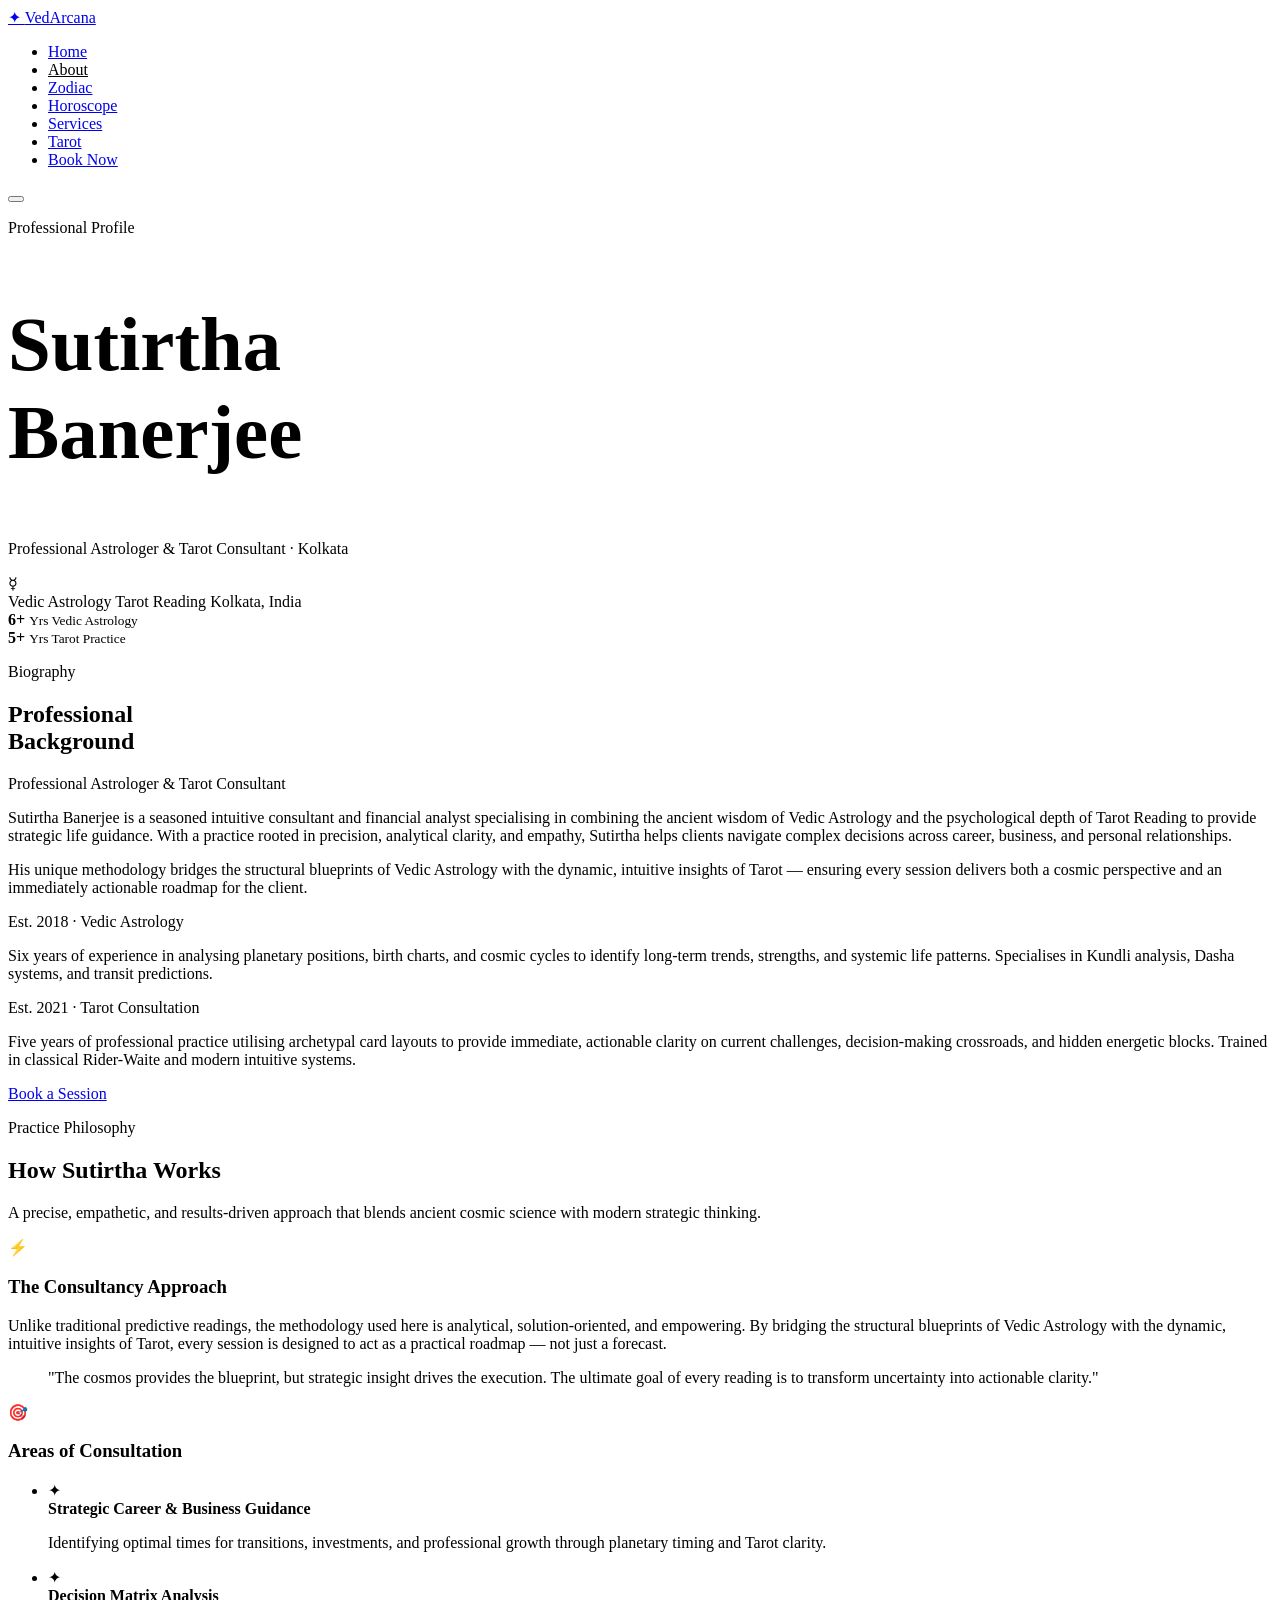
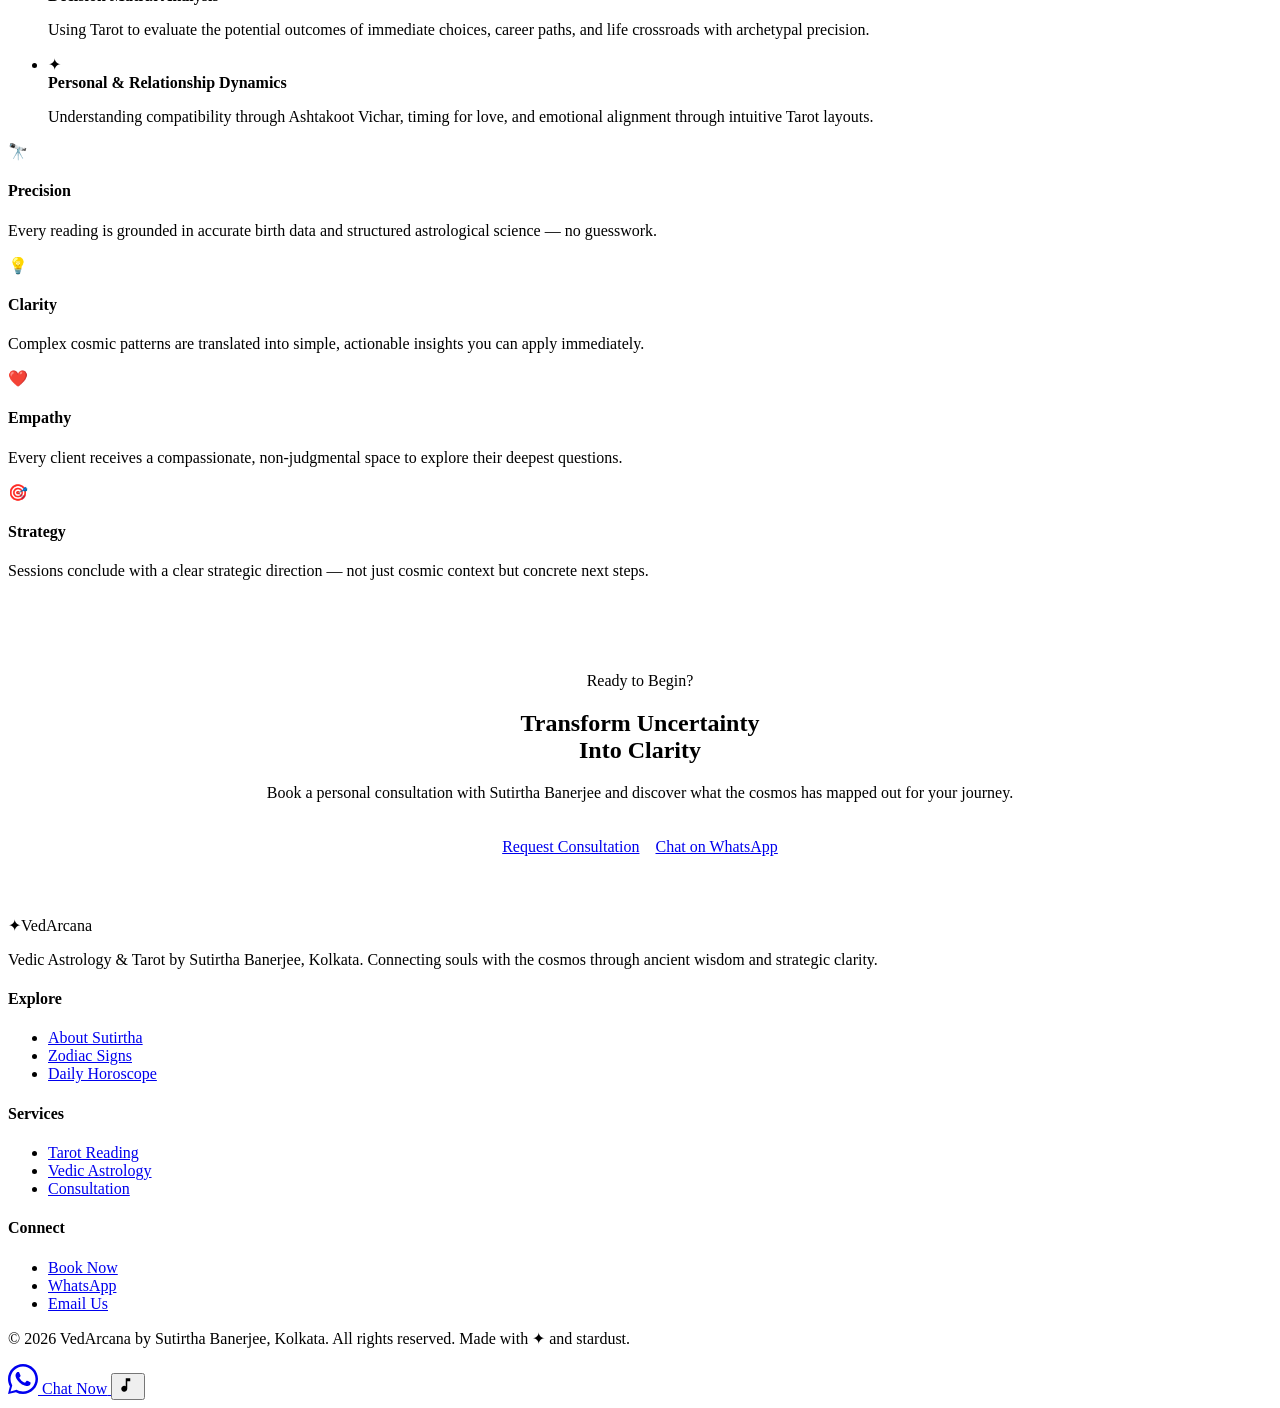
==== about.html @ 6c1d0386 "Add files via upload" ====
<!DOCTYPE html>
<html lang="en">
<head>
  <meta charset="UTF-8" />
  <meta name="viewport" content="width=device-width, initial-scale=1.0" />
  <title>About Sutirtha Banerjee – VedArcana</title>
  <meta name="description" content="About Sutirtha Banerjee – Professional Astrologer & Tarot Consultant. Vedic Astrology since 2018, Tarot since 2021. Based in Kolkata." />
  <link rel="preconnect" href="https://fonts.googleapis.com" />
  <link rel="preconnect" href="https://fonts.gstatic.com" crossorigin />
  <link href="https://fonts.googleapis.com/css2?family=Cinzel:wght@400;600;700;900&family=Playfair+Display:ital,wght@0,400;0,600;0,700;1,400;1,600&family=Inter:wght@300;400;500;600&display=swap" rel="stylesheet" />
  <link rel="stylesheet" href="./style.css" />
</head>
<body>

  <!-- NAV -->
  <nav class="navbar scrolled" id="navbar">
    <div class="nav-container">
      <a href="index.html" class="nav-logo">
        <span class="logo-star">✦</span>
        <span class="logo-text">VedArcana</span>
      </a>
      <ul class="nav-links" id="navLinks">
        <li><a href="index.html">Home</a></li>
        <li><a href="about.html" style="color:var(--gold)">About</a></li>
        <li><a href="index.html#zodiac">Zodiac</a></li>
        <li><a href="index.html#horoscope">Horoscope</a></li>
        <li><a href="index.html#services">Services</a></li>
        <li><a href="index.html#tarot">Tarot</a></li>
        <li><a href="index.html#booking" class="nav-cta">Book Now</a></li>
      </ul>
      <button class="hamburger" id="hamburger" aria-label="Toggle menu">
        <span></span><span></span><span></span>
      </button>
    </div>
  </nav>

  <!-- ABOUT HERO -->
  <section class="about-page-hero">
    <div class="container">
      <div class="about-page-hero-inner">
        <p class="section-label animate-fade-up">Professional Profile</p>
        <h1 class="hero-title animate-fade-up delay-1" style="font-size:clamp(2.5rem,6vw,5rem)">Sutirtha<br /><span class="gradient-text">Banerjee</span></h1>
        <p class="about-role animate-fade-up delay-2">Professional Astrologer &amp; Tarot Consultant · Kolkata</p>
      </div>
    </div>
    <div class="about-page-stars"></div>
  </section>

  <!-- MAIN BIO -->
  <section class="section" style="background:var(--bg-2)">
    <div class="container">
      <div class="about-grid">
        <div class="about-visual scroll-reveal">
          <div class="about-card-wrap">
            <div class="about-orb"></div>
            <div class="about-portrait">
              <div class="portrait-ring">
                <div class="portrait-inner">
                  <span class="portrait-symbol">☿</span>
                </div>
              </div>
              <div class="about-tags">
                <span class="about-tag">Vedic Astrology</span>
                <span class="about-tag">Tarot Reading</span>
                <span class="about-tag">Kolkata, India</span>
              </div>
              <div class="exp-badges">
                <div class="exp-badge">
                  <strong>6+</strong>
                  <small>Yrs Vedic Astrology</small>
                </div>
                <div class="exp-badge">
                  <strong>5+</strong>
                  <small>Yrs Tarot Practice</small>
                </div>
              </div>
            </div>
          </div>
        </div>

        <div class="about-text scroll-reveal">
          <p class="section-label">Biography</p>
          <h2 class="section-title" style="text-align:left">Professional<br /><span class="gradient-text">Background</span></h2>
          <p class="about-role">Professional Astrologer &amp; Tarot Consultant</p>
          <p class="about-bio">Sutirtha Banerjee is a seasoned intuitive consultant and financial analyst specialising in combining the ancient wisdom of Vedic Astrology and the psychological depth of Tarot Reading to provide strategic life guidance. With a practice rooted in precision, analytical clarity, and empathy, Sutirtha helps clients navigate complex decisions across career, business, and personal relationships.</p>
          <p class="about-bio" style="margin-top:16px">His unique methodology bridges the structural blueprints of Vedic Astrology with the dynamic, intuitive insights of Tarot — ensuring every session delivers both a cosmic perspective and an immediately actionable roadmap for the client.</p>

          <div class="timeline">
            <div class="timeline-item">
              <div class="tl-dot"></div>
              <div class="tl-content">
                <div class="tl-year">Est. 2018 · Vedic Astrology</div>
                <p>Six years of experience in analysing planetary positions, birth charts, and cosmic cycles to identify long-term trends, strengths, and systemic life patterns. Specialises in Kundli analysis, Dasha systems, and transit predictions.</p>
              </div>
            </div>
            <div class="timeline-item">
              <div class="tl-dot"></div>
              <div class="tl-content">
                <div class="tl-year">Est. 2021 · Tarot Consultation</div>
                <p>Five years of professional practice utilising archetypal card layouts to provide immediate, actionable clarity on current challenges, decision-making crossroads, and hidden energetic blocks. Trained in classical Rider-Waite and modern intuitive systems.</p>
              </div>
            </div>
          </div>

          <a href="index.html#booking" class="btn btn-primary">Book a Session</a>
        </div>
      </div>
    </div>
  </section>

  <!-- APPROACH & AREAS -->
  <section class="section" style="background:var(--bg)">
    <div class="container">
      <div class="section-header scroll-reveal">
        <p class="section-label">Practice Philosophy</p>
        <h2 class="section-title">How Sutirtha Works</h2>
        <p class="section-desc">A precise, empathetic, and results-driven approach that blends ancient cosmic science with modern strategic thinking.</p>
      </div>

      <div class="approach-grid">
        <div class="approach-card scroll-reveal">
          <div class="approach-icon">⚡</div>
          <h3>The Consultancy Approach</h3>
          <p>Unlike traditional predictive readings, the methodology used here is analytical, solution-oriented, and empowering. By bridging the structural blueprints of Vedic Astrology with the dynamic, intuitive insights of Tarot, every session is designed to act as a practical roadmap — not just a forecast.</p>
          <blockquote class="approach-quote">"The cosmos provides the blueprint, but strategic insight drives the execution. The ultimate goal of every reading is to transform uncertainty into actionable clarity."</blockquote>
        </div>

        <div class="approach-card scroll-reveal">
          <div class="approach-icon">🎯</div>
          <h3>Areas of Consultation</h3>
          <ul class="areas-list">
            <li>
              <span class="area-dot">✦</span>
              <div>
                <strong>Strategic Career &amp; Business Guidance</strong>
                <p>Identifying optimal times for transitions, investments, and professional growth through planetary timing and Tarot clarity.</p>
              </div>
            </li>
            <li>
              <span class="area-dot">✦</span>
              <div>
                <strong>Decision Matrix Analysis</strong>
                <p>Using Tarot to evaluate the potential outcomes of immediate choices, career paths, and life crossroads with archetypal precision.</p>
              </div>
            </li>
            <li>
              <span class="area-dot">✦</span>
              <div>
                <strong>Personal &amp; Relationship Dynamics</strong>
                <p>Understanding compatibility through Ashtakoot Vichar, timing for love, and emotional alignment through intuitive Tarot layouts.</p>
              </div>
            </li>
          </ul>
        </div>
      </div>

      <!-- Philosophy Cards -->
      <div class="philosophy-grid scroll-reveal">
        <div class="philo-card">
          <span>🔭</span>
          <h4>Precision</h4>
          <p>Every reading is grounded in accurate birth data and structured astrological science — no guesswork.</p>
        </div>
        <div class="philo-card">
          <span>💡</span>
          <h4>Clarity</h4>
          <p>Complex cosmic patterns are translated into simple, actionable insights you can apply immediately.</p>
        </div>
        <div class="philo-card">
          <span>❤️</span>
          <h4>Empathy</h4>
          <p>Every client receives a compassionate, non-judgmental space to explore their deepest questions.</p>
        </div>
        <div class="philo-card">
          <span>🎯</span>
          <h4>Strategy</h4>
          <p>Sessions conclude with a clear strategic direction — not just cosmic context but concrete next steps.</p>
        </div>
      </div>
    </div>
  </section>

  <!-- CTA -->
  <section class="section" style="background:var(--bg-2);padding:60px 0">
    <div class="container" style="text-align:center">
      <div class="scroll-reveal">
        <p class="section-label">Ready to Begin?</p>
        <h2 class="section-title">Transform Uncertainty<br /><span class="gradient-text">Into Clarity</span></h2>
        <p class="section-desc" style="margin-bottom:36px">Book a personal consultation with Sutirtha Banerjee and discover what the cosmos has mapped out for your journey.</p>
        <div style="display:flex;gap:16px;justify-content:center;flex-wrap:wrap">
          <a href="index.html#booking" class="btn btn-primary">Request Consultation</a>
          <a href="https://wa.me/919038414366" target="_blank" class="btn btn-wa">Chat on WhatsApp</a>
        </div>
      </div>
    </div>
  </section>

  <!-- FOOTER -->
  <footer class="footer">
    <div class="container">
      <div class="footer-top">
        <div class="footer-brand">
          <div class="nav-logo"><span class="logo-star">✦</span><span class="logo-text">VedArcana</span></div>
          <p>Vedic Astrology &amp; Tarot by Sutirtha Banerjee, Kolkata. Connecting souls with the cosmos through ancient wisdom and strategic clarity.</p>
        </div>
        <div class="footer-links-wrap">
          <div class="footer-col">
            <h4>Explore</h4>
            <ul>
              <li><a href="about.html">About Sutirtha</a></li>
              <li><a href="index.html#zodiac">Zodiac Signs</a></li>
              <li><a href="index.html#horoscope">Daily Horoscope</a></li>
            </ul>
          </div>
          <div class="footer-col">
            <h4>Services</h4>
            <ul>
              <li><a href="index.html#tarot">Tarot Reading</a></li>
              <li><a href="index.html#services">Vedic Astrology</a></li>
              <li><a href="index.html#services">Consultation</a></li>
            </ul>
          </div>
          <div class="footer-col">
            <h4>Connect</h4>
            <ul>
              <li><a href="index.html#booking">Book Now</a></li>
              <li><a href="https://wa.me/919038414366" target="_blank">WhatsApp</a></li>
              <li><a href="mailto:vedarcana.astro@gmail.com">Email Us</a></li>
            </ul>
          </div>
        </div>
      </div>
      <div class="footer-bottom">
        <p>© 2026 VedArcana by Sutirtha Banerjee, Kolkata. All rights reserved. Made with ✦ and stardust.</p>
      </div>
    </div>
  </footer>

  <!-- WHATSAPP FLOATING BUTTON -->
  <a class="whatsapp-btn" href="https://wa.me/919038414366" target="_blank" rel="noopener noreferrer" aria-label="Chat on WhatsApp">
    <svg xmlns="http://www.w3.org/2000/svg" viewBox="0 0 24 24" fill="currentColor" width="30" height="30"><path d="M17.472 14.382c-.297-.149-1.758-.867-2.03-.967-.273-.099-.471-.148-.67.15-.197.297-.767.966-.94 1.164-.173.199-.347.223-.644.075-.297-.15-1.255-.463-2.39-1.475-.883-.788-1.48-1.761-1.653-2.059-.173-.297-.018-.458.13-.606.134-.133.298-.347.446-.52.149-.174.198-.298.298-.497.099-.198.05-.371-.025-.52-.075-.149-.669-1.612-.916-2.207-.242-.579-.487-.5-.669-.51-.173-.008-.371-.01-.57-.01-.198 0-.52.074-.792.372-.272.297-1.04 1.016-1.04 2.479 0 1.462 1.065 2.875 1.213 3.074.149.198 2.096 3.2 5.077 4.487.709.306 1.262.489 1.694.625.712.227 1.36.195 1.871.118.571-.085 1.758-.719 2.006-1.413.248-.694.248-1.289.173-1.413-.074-.124-.272-.198-.57-.347z"/><path d="M12 0C5.373 0 0 5.373 0 12c0 2.126.557 4.126 1.526 5.864L0 24l6.326-1.487A11.948 11.948 0 0012 24c6.627 0 12-5.373 12-12S18.627 0 12 0zm0 22c-1.857 0-3.6-.5-5.107-1.375L2 22l1.4-4.757A9.951 9.951 0 012 12C2 6.477 6.477 2 12 2s10 4.477 10 10-4.477 10-10 10z"/></svg>
    <span class="whatsapp-label">Chat Now</span>
  </a>

  <!-- BACKGROUND MUSIC -->
  <audio id="bgMusic" src="./music.mp3" loop preload="auto"></audio>

  <!-- MUSIC TOGGLE BUTTON -->
  <button class="music-btn" id="musicBtn" aria-label="Toggle background music" title="Toggle music">
    <span class="music-icon playing" id="musicIcon">
      <svg xmlns="http://www.w3.org/2000/svg" viewBox="0 0 24 24" fill="currentColor" width="18" height="18">
        <path d="M9 3v10.55A4 4 0 1 0 11 17V7h4V3H9z"/>
      </svg>
    </span>
    <span class="music-waves" id="musicWaves">
      <span></span><span></span><span></span>
    </span>
  </button>

  <script>
    // Hamburger
    const btn = document.getElementById('hamburger');
    const links = document.getElementById('navLinks');
    btn.addEventListener('click', () => {
      const open = links.classList.toggle('open');
      btn.classList.toggle('open', open);
      document.body.style.overflow = open ? 'hidden' : '';
    });
    links.querySelectorAll('a').forEach(a => a.addEventListener('click', () => {
      links.classList.remove('open'); btn.classList.remove('open'); document.body.style.overflow = '';
    }));

    // Scroll reveal
    const observer = new IntersectionObserver(entries => {
      entries.forEach(e => { if (e.isIntersecting) { e.target.classList.add('revealed'); observer.unobserve(e.target); } });
    }, { threshold: 0.1, rootMargin: '0px 0px -40px 0px' });
    document.querySelectorAll('.scroll-reveal').forEach(el => observer.observe(el));

    // Background music
    (function() {
      const audio = document.getElementById('bgMusic');
      const musicBtn = document.getElementById('musicBtn');
      const musicIcon = document.getElementById('musicIcon');
      if (!audio || !musicBtn) return;
      let playing = false;
      function setPlaying(state) {
        playing = state;
        musicBtn.classList.toggle('is-playing', state);
        musicIcon.classList.toggle('muted', !state);
        musicBtn.title = state ? 'Mute music' : 'Play music';
        if (state) { audio.volume = 0.35; audio.play().catch(() => {}); }
        else { audio.pause(); }
      }
      audio.volume = 0.35;
      const tryPlay = audio.play();
      if (tryPlay !== undefined) {
        tryPlay.then(() => { playing = true; musicBtn.classList.add('is-playing'); musicBtn.title = 'Mute music'; })
        .catch(() => {
          musicIcon.classList.add('muted');
          musicBtn.title = 'Play music';
          document.addEventListener('click', function start() {
            if (!playing) audio.play().then(() => setPlaying(true)).catch(() => {});
            document.removeEventListener('click', start);
          }, { once: true });
        });
      }
      musicBtn.addEventListener('click', e => { e.stopPropagation(); setPlaying(!playing); });
    })();
  </script>
</body>
</html>
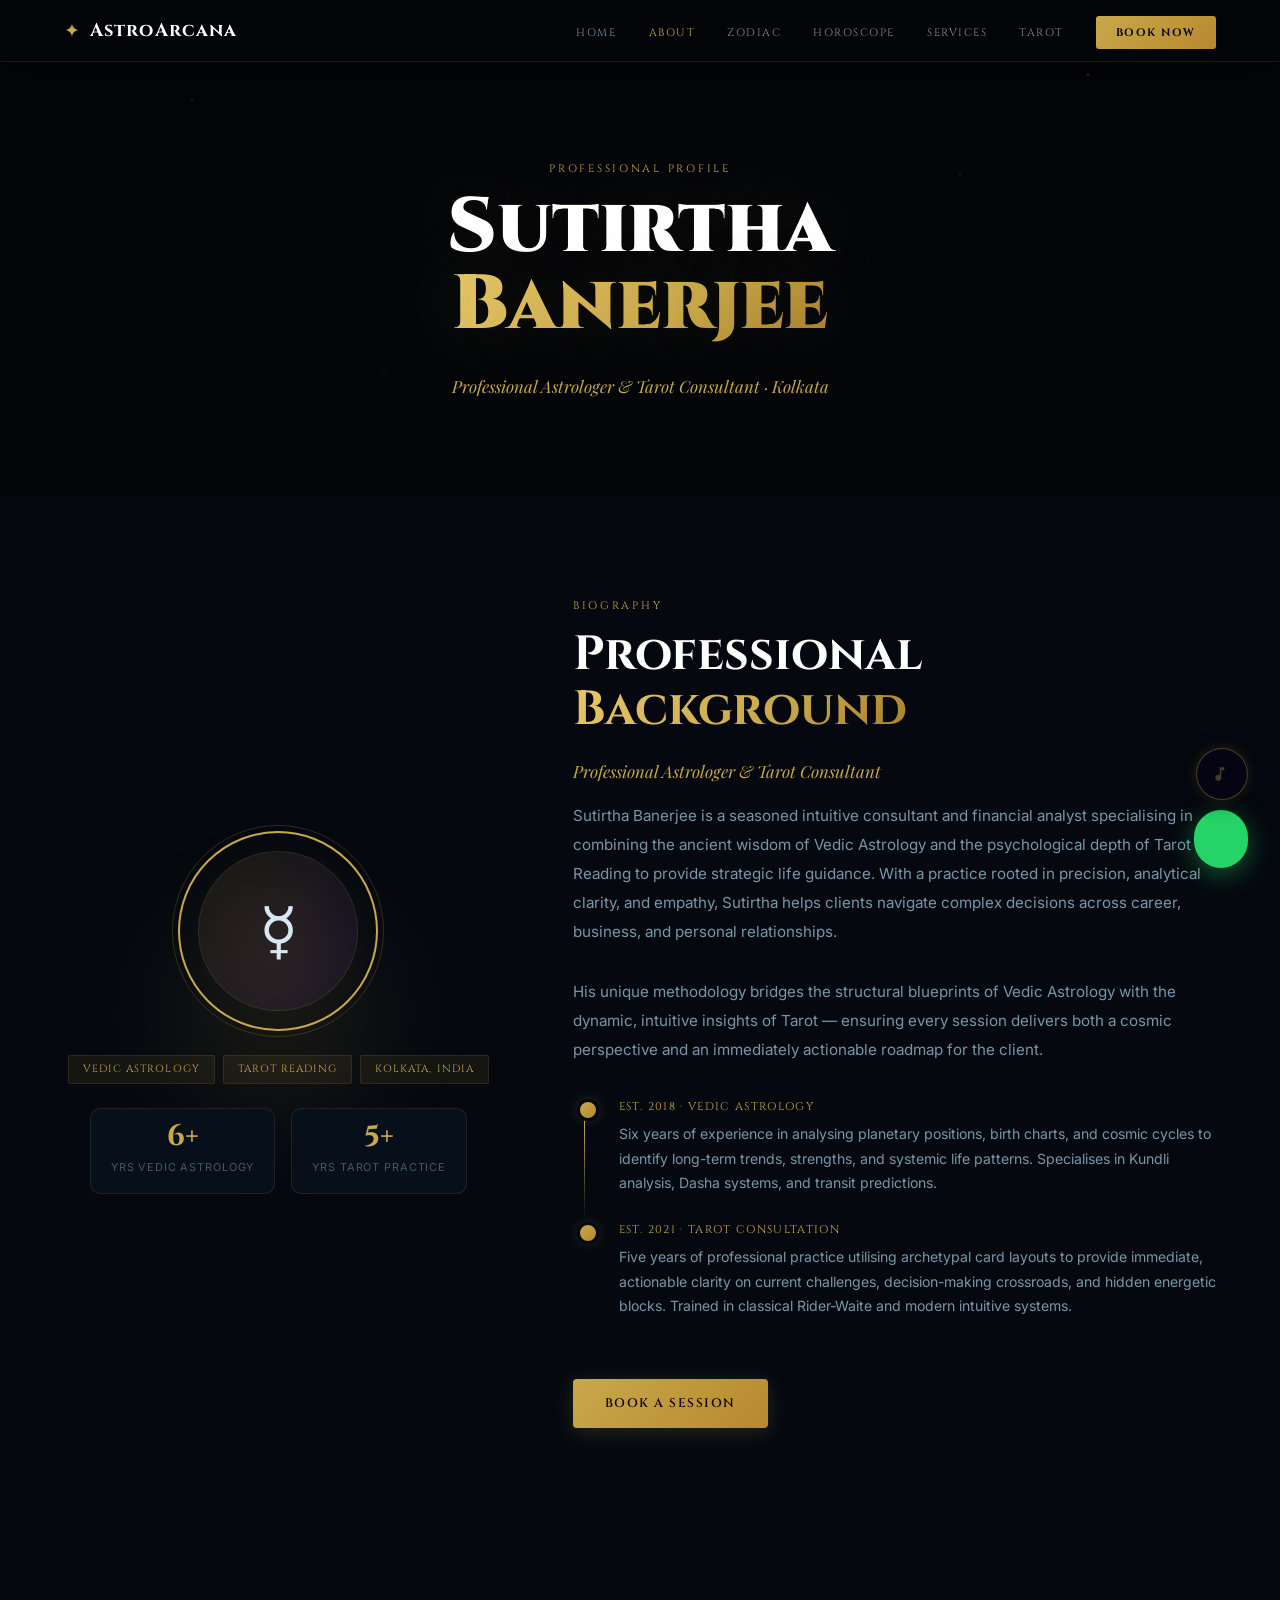
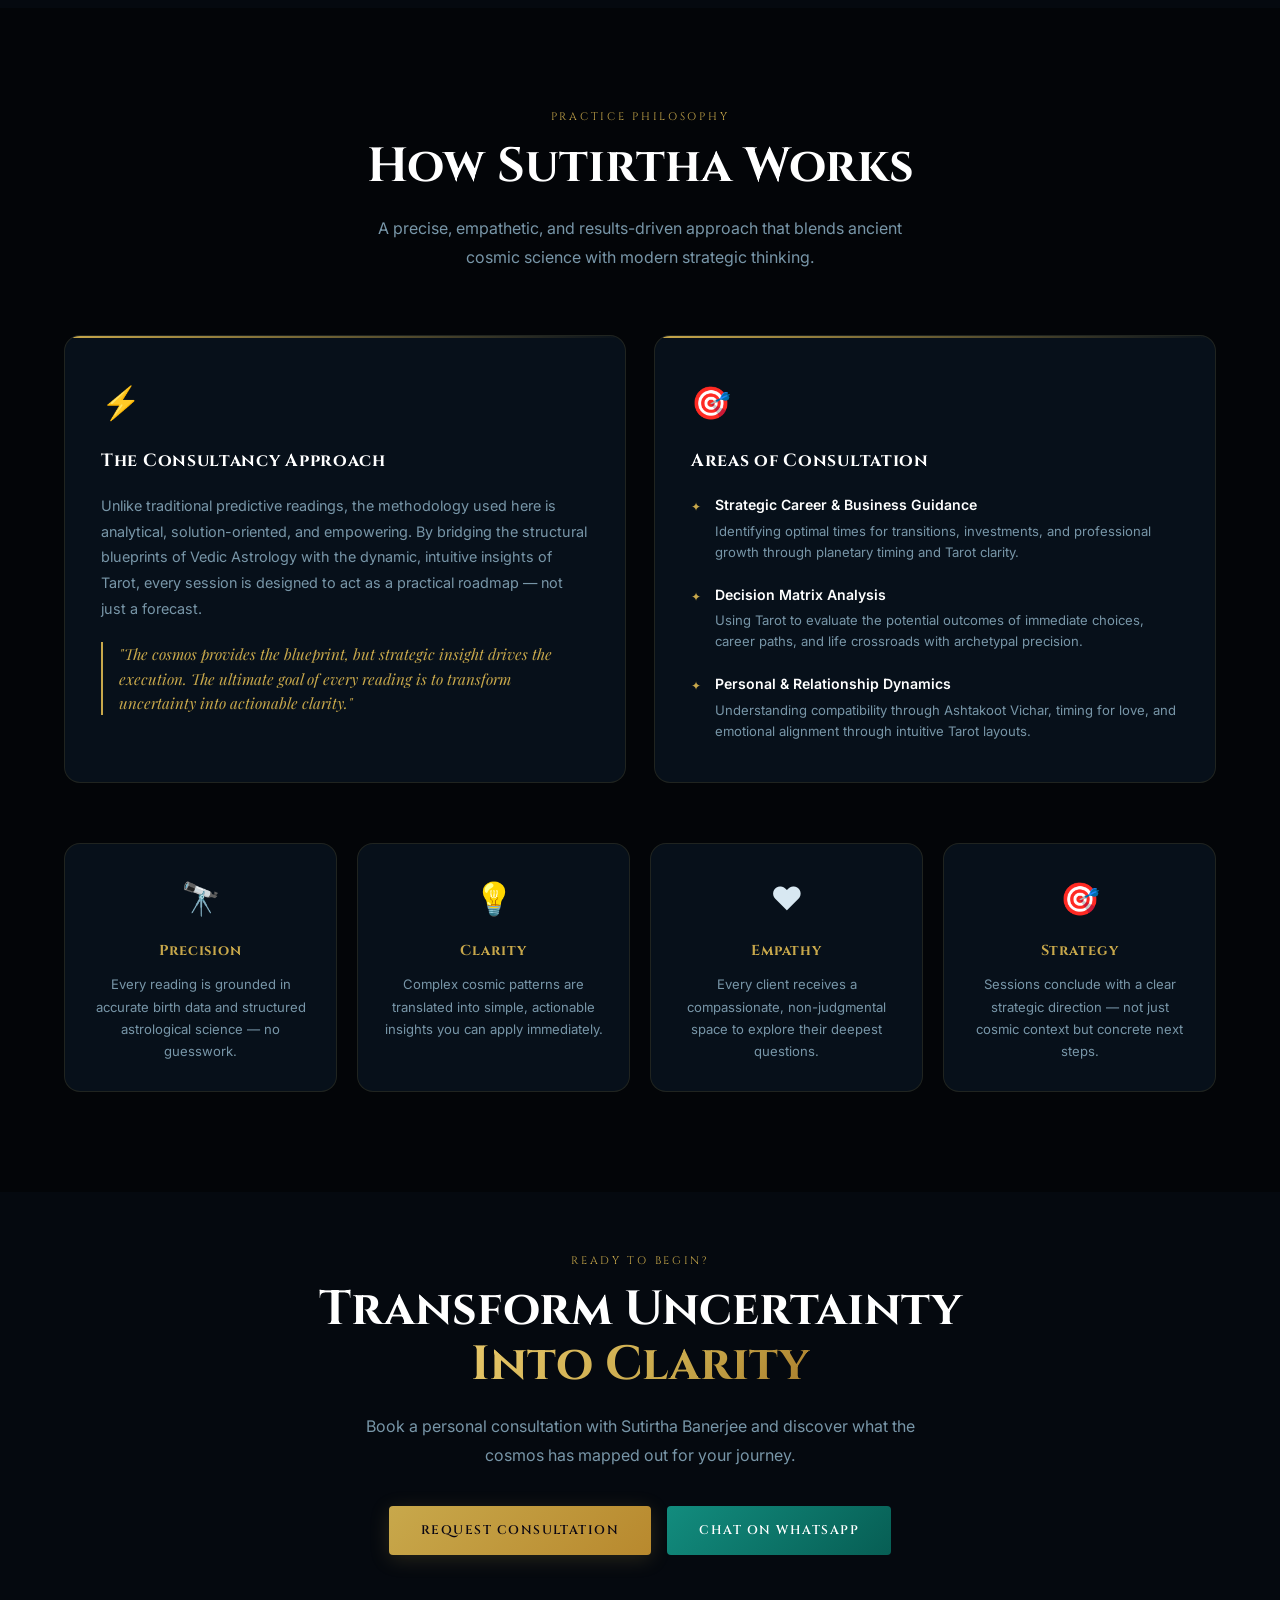
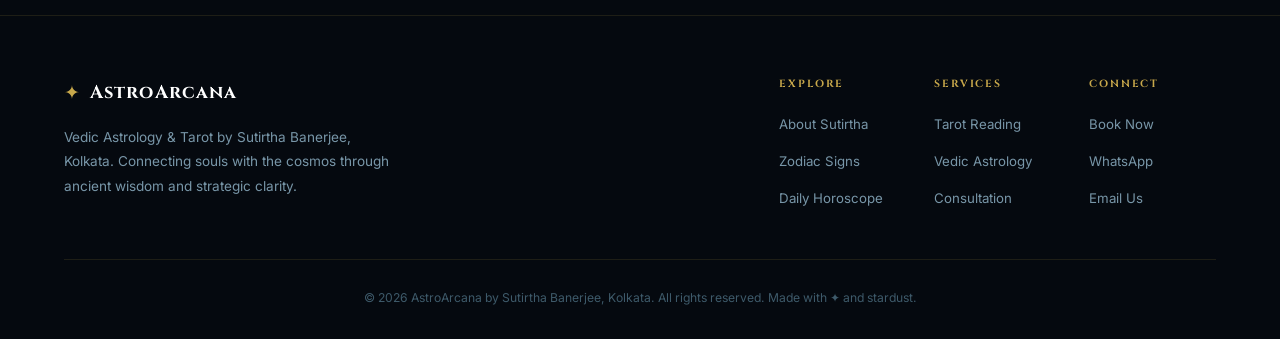
==== commit d841d19a: "Add files via upload" ====
--- a/about.html
+++ b/about.html
@@ -3,7 +3,7 @@
 <head>
   <meta charset="UTF-8" />
   <meta name="viewport" content="width=device-width, initial-scale=1.0" />
-  <title>About Sutirtha Banerjee – VedArcana</title>
+  <title>About Sutirtha Banerjee – AstroArcana</title>
   <meta name="description" content="About Sutirtha Banerjee – Professional Astrologer & Tarot Consultant. Vedic Astrology since 2018, Tarot since 2021. Based in Kolkata." />
   <link rel="preconnect" href="https://fonts.googleapis.com" />
   <link rel="preconnect" href="https://fonts.gstatic.com" crossorigin />
@@ -17,7 +17,7 @@
     <div class="nav-container">
       <a href="index.html" class="nav-logo">
         <span class="logo-star">✦</span>
-        <span class="logo-text">VedArcana</span>
+        <span class="logo-text">AstroArcana</span>
       </a>
       <ul class="nav-links" id="navLinks">
         <li><a href="index.html">Home</a></li>
@@ -200,7 +200,7 @@
     <div class="container">
       <div class="footer-top">
         <div class="footer-brand">
-          <div class="nav-logo"><span class="logo-star">✦</span><span class="logo-text">VedArcana</span></div>
+          <div class="nav-logo"><span class="logo-star">✦</span><span class="logo-text">AstroArcana</span></div>
           <p>Vedic Astrology &amp; Tarot by Sutirtha Banerjee, Kolkata. Connecting souls with the cosmos through ancient wisdom and strategic clarity.</p>
         </div>
         <div class="footer-links-wrap">
@@ -231,7 +231,7 @@
         </div>
       </div>
       <div class="footer-bottom">
-        <p>© 2026 VedArcana by Sutirtha Banerjee, Kolkata. All rights reserved. Made with ✦ and stardust.</p>
+        <p>© 2026 AstroArcana by Sutirtha Banerjee, Kolkata. All rights reserved. Made with ✦ and stardust.</p>
       </div>
     </div>
   </footer>
--- a/style.css
+++ b/style.css
@@ -0,0 +1,1431 @@
+/* ===== RESET & BASE ===== */
+*, *::before, *::after { box-sizing: border-box; margin: 0; padding: 0; }
+
+:root {
+  --bg:           #030508;
+  --bg-2:         #05090f;
+  --bg-card:      #07101a;
+  --bg-card-2:    #0a1520;
+  --purple:       #1a3554;
+  --purple-light: #224a72;
+  --purple-glow:  rgba(26,53,84,0.4);
+  --indigo:       #1e3d6e;
+  --cyan:         #6aaecc;
+  --gold:         #c8a84b;
+  --gold-light:   #e8c86a;
+  --gold-glow:    rgba(200,168,75,0.18);
+  --text:         #d8e8f2;
+  --text-muted:   #7896a8;
+  --text-dim:     #3e5a6a;
+  --border:       rgba(200,168,75,0.13);
+  --border-hover: rgba(200,168,75,0.38);
+  --radius:       16px;
+  --radius-sm:    10px;
+  --font-display: 'Cinzel', serif;
+  --font-serif:   'Playfair Display', serif;
+  --font-body:    'Inter', sans-serif;
+  --transition:   0.3s cubic-bezier(0.4,0,0.2,1);
+}
+
+html { scroll-behavior: smooth; }
+
+body {
+  background: var(--bg);
+  color: var(--text);
+  font-family: var(--font-body);
+  font-weight: 400;
+  line-height: 1.7;
+  overflow-x: hidden;
+}
+
+a { text-decoration: none; color: inherit; }
+ul { list-style: none; }
+
+::-webkit-scrollbar { width: 5px; }
+::-webkit-scrollbar-track { background: var(--bg); }
+::-webkit-scrollbar-thumb { background: var(--gold); border-radius: 99px; }
+
+/* ===== GRADIENT TEXT ===== */
+.gradient-text {
+  background: linear-gradient(135deg, var(--gold-light) 0%, var(--gold) 60%, #a87c2a 100%);
+  -webkit-background-clip: text;
+  -webkit-text-fill-color: transparent;
+  background-clip: text;
+}
+
+/* ===== BUTTONS ===== */
+.btn {
+  display: inline-flex;
+  align-items: center;
+  justify-content: center;
+  gap: 8px;
+  padding: 14px 32px;
+  border-radius: 4px;
+  font-family: var(--font-display);
+  font-size: 0.78rem;
+  font-weight: 600;
+  letter-spacing: 0.12em;
+  text-transform: uppercase;
+  cursor: pointer;
+  border: none;
+  transition: var(--transition);
+  position: relative;
+  overflow: hidden;
+  white-space: nowrap;
+}
+
+.btn-primary {
+  background: linear-gradient(135deg, var(--gold) 0%, #b8892e 100%);
+  color: #0a0613;
+  box-shadow: 0 4px 20px var(--gold-glow);
+}
+
+.btn-primary:hover { transform: translateY(-2px); box-shadow: 0 8px 32px rgba(212,168,67,0.4); }
+
+.btn-outline {
+  background: transparent;
+  color: var(--gold);
+  border: 1px solid var(--border-hover);
+}
+
+.btn-outline:hover { background: rgba(212,168,67,0.08); transform: translateY(-2px); }
+
+.btn-sm { padding: 9px 20px; font-size: 0.7rem; }
+.btn-full { width: 100%; }
+
+.btn-wa { background: linear-gradient(135deg, #128c7e 0%, #075e54 100%); color: #fff; }
+.btn-wa:hover { box-shadow: 0 8px 24px rgba(18,140,126,0.4); transform: translateY(-2px); }
+
+/* ===== LAYOUT ===== */
+.container { max-width: 1200px; margin: 0 auto; padding: 0 24px; }
+.section { padding: 100px 0; }
+
+/* ===== SECTION HEADERS ===== */
+.section-header { text-align: center; margin-bottom: 64px; }
+
+.section-label {
+  font-family: var(--font-display);
+  font-size: 0.68rem;
+  letter-spacing: 0.25em;
+  text-transform: uppercase;
+  color: var(--gold);
+  margin-bottom: 12px;
+  display: block;
+}
+
+.section-title {
+  font-family: var(--font-display);
+  font-size: clamp(2rem, 5vw, 3rem);
+  font-weight: 700;
+  line-height: 1.15;
+  margin-bottom: 20px;
+  color: #fff;
+}
+
+.section-desc {
+  font-size: 1rem;
+  color: var(--text-muted);
+  max-width: 580px;
+  margin: 0 auto;
+  line-height: 1.8;
+}
+
+/* ===== NAVBAR ===== */
+.navbar {
+  position: fixed;
+  top: 0; left: 0; right: 0;
+  z-index: 1000;
+  padding: 20px 0;
+  transition: var(--transition);
+}
+
+.navbar.scrolled {
+  background: rgba(3,5,8,0.96);
+  backdrop-filter: blur(24px);
+  -webkit-backdrop-filter: blur(24px);
+  padding: 14px 0;
+  border-bottom: 1px solid var(--border);
+  box-shadow: 0 4px 40px rgba(0,0,0,0.6);
+}
+
+.nav-container {
+  max-width: 1200px;
+  margin: 0 auto;
+  padding: 0 24px;
+  display: flex;
+  align-items: center;
+  justify-content: space-between;
+}
+
+.nav-logo { display: flex; align-items: center; gap: 10px; }
+
+.logo-star {
+  font-size: 1.2rem;
+  color: var(--gold);
+  animation: rotateStar 10s linear infinite;
+  display: inline-block;
+}
+
+@keyframes rotateStar { to { transform: rotate(360deg); } }
+
+.logo-text {
+  font-family: var(--font-display);
+  font-size: 1.15rem;
+  font-weight: 700;
+  letter-spacing: 0.06em;
+  color: #fff;
+}
+
+.nav-links {
+  display: flex;
+  align-items: center;
+  gap: 32px;
+}
+
+.nav-links a {
+  font-family: var(--font-display);
+  font-size: 0.68rem;
+  letter-spacing: 0.14em;
+  text-transform: uppercase;
+  color: var(--text-muted);
+  transition: color var(--transition);
+}
+
+.nav-links a:hover { color: var(--gold); }
+
+.nav-cta {
+  background: linear-gradient(135deg, var(--gold), #b8892e) !important;
+  color: #0a0613 !important;
+  padding: 9px 20px;
+  border-radius: 3px;
+  font-weight: 700 !important;
+}
+
+.nav-cta:hover { opacity: 0.9; transform: translateY(-1px); }
+
+.hamburger {
+  display: none;
+  flex-direction: column;
+  gap: 5px;
+  background: none;
+  border: none;
+  cursor: pointer;
+  padding: 4px;
+  z-index: 1001;
+}
+
+.hamburger span { display: block; width: 24px; height: 2px; background: var(--text); border-radius: 2px; transition: var(--transition); }
+.hamburger.open span:nth-child(1) { transform: translateY(7px) rotate(45deg); }
+.hamburger.open span:nth-child(2) { opacity: 0; }
+.hamburger.open span:nth-child(3) { transform: translateY(-7px) rotate(-45deg); }
+
+/* ===== HERO ===== */
+.hero {
+  min-height: 100vh;
+  display: flex;
+  align-items: center;
+  justify-content: center;
+  text-align: center;
+  position: relative;
+  overflow: hidden;
+  background: radial-gradient(ellipse 80% 70% at 50% 50%, 0c1828 0%, var(--bg) 70%);
+}
+
+#zodiacCanvas {
+  position: absolute;
+  inset: 0;
+  width: 100%;
+  height: 100%;
+  pointer-events: none;
+}
+
+.hero-overlay {
+  position: absolute;
+  inset: 0;
+  background: radial-gradient(ellipse 60% 50% at 50% 50%, rgba(3,5,8,0) 0%, rgba(3,5,8,0.6) 100%);
+  pointer-events: none;
+}
+
+.hero-content {
+  position: relative;
+  z-index: 2;
+  max-width: 820px;
+  padding: 120px 24px 80px;
+}
+
+.hero-eyebrow {
+  font-family: var(--font-display);
+  font-size: 0.68rem;
+  letter-spacing: 0.28em;
+  text-transform: uppercase;
+  color: var(--gold);
+  margin-bottom: 20px;
+  display: block;
+}
+
+.hero-title {
+  font-family: var(--font-display);
+  font-size: clamp(4rem, 12vw, 8rem);
+  font-weight: 900;
+  line-height: 1;
+  margin-bottom: 28px;
+  color: #fff;
+  text-shadow: 0 0 80px rgba(200,168,75,0.2);
+}
+
+.hero-astrologer { margin-bottom: 28px; display: flex; justify-content: center; }
+
+.astrologer-badge {
+  display: inline-flex;
+  align-items: center;
+  gap: 14px;
+  background: rgba(212,168,67,0.07);
+  border: 1px solid rgba(212,168,67,0.25);
+  border-radius: 4px;
+  padding: 12px 24px 12px 16px;
+  backdrop-filter: blur(10px);
+}
+
+.astrologer-icon { font-size: 1.8rem; }
+
+.astrologer-name {
+  font-family: var(--font-display);
+  font-size: 1rem;
+  font-weight: 700;
+  color: #fff;
+  letter-spacing: 0.06em;
+  margin: 0;
+  display: block;
+}
+
+.astrologer-title {
+  font-size: 0.72rem;
+  color: var(--gold);
+  margin: 3px 0 0;
+  letter-spacing: 0.04em;
+  display: block;
+}
+
+.hero-desc {
+  font-size: 1.05rem;
+  color: var(--text-muted);
+  max-width: 580px;
+  margin: 0 auto 40px;
+  line-height: 1.9;
+  font-family: var(--font-serif);
+  font-style: italic;
+}
+
+.hero-buttons { display: flex; gap: 16px; justify-content: center; flex-wrap: wrap; }
+
+.scroll-indicator { position: absolute; bottom: 36px; left: 50%; transform: translateX(-50%); z-index: 2; }
+.scroll-dot { width: 6px; height: 40px; border: 1.5px solid rgba(212,168,67,0.3); border-radius: 50px; position: relative; overflow: hidden; }
+.scroll-dot::after { content: ''; position: absolute; top: 6px; left: 50%; transform: translateX(-50%); width: 3px; height: 8px; background: var(--gold); border-radius: 50px; animation: scrollDown 2s ease-in-out infinite; }
+
+@keyframes scrollDown { 0% { top: 6px; opacity: 1; } 80% { top: 22px; opacity: 0.2; } 100% { top: 6px; opacity: 1; } }
+
+/* ===== HERO ANIMATIONS ===== */
+.animate-fade-up { opacity: 0; transform: translateY(30px); animation: fadeUp 0.9s cubic-bezier(0.4,0,0.2,1) forwards; }
+.delay-1 { animation-delay: 0.2s; }
+.delay-2 { animation-delay: 0.4s; }
+.delay-3 { animation-delay: 0.6s; }
+@keyframes fadeUp { to { opacity: 1; transform: translateY(0); } }
+
+/* ===== SCROLL REVEAL ===== */
+.scroll-reveal { opacity: 0; transform: translateY(40px); transition: opacity 0.7s cubic-bezier(0.4,0,0.2,1), transform 0.7s cubic-bezier(0.4,0,0.2,1); }
+.scroll-reveal.revealed { opacity: 1; transform: translateY(0); }
+
+/* ===== ABOUT SECTION ===== */
+.about-section { background: var(--bg-2); }
+
+.about-grid {
+  display: grid;
+  grid-template-columns: 1fr 1.5fr;
+  gap: 80px;
+  align-items: center;
+  margin-bottom: 80px;
+}
+
+.about-card-wrap { position: relative; }
+
+.about-orb {
+  position: absolute;
+  width: 300px;
+  height: 300px;
+  background: radial-gradient(circle, rgba(212,168,67,0.12) 0%, transparent 70%);
+  border-radius: 50%;
+  top: 50%;
+  left: 50%;
+  transform: translate(-50%, -50%);
+  filter: blur(40px);
+  animation: pulsGlow 4s ease-in-out infinite;
+}
+
+@keyframes pulsGlow { 0%,100% { opacity: 0.5; transform: translate(-50%,-50%) scale(1); } 50% { opacity: 1; transform: translate(-50%,-50%) scale(1.1); } }
+
+.about-portrait {
+  position: relative;
+  display: flex;
+  flex-direction: column;
+  align-items: center;
+  gap: 24px;
+}
+
+.portrait-ring {
+  width: 200px;
+  height: 200px;
+  border-radius: 50%;
+  border: 2px solid var(--gold);
+  display: flex;
+  align-items: center;
+  justify-content: center;
+  position: relative;
+  background: radial-gradient(circle, rgba(212,168,67,0.06) 0%, transparent 70%);
+  animation: rotateStar 20s linear infinite;
+}
+
+.portrait-ring::before {
+  content: '';
+  position: absolute;
+  inset: -8px;
+  border-radius: 50%;
+  border: 1px solid rgba(212,168,67,0.2);
+}
+
+.portrait-inner {
+  width: 160px;
+  height: 160px;
+  border-radius: 50%;
+  background: linear-gradient(135deg, rgba(212,168,67,0.1) 0%, rgba(124,58,237,0.1) 100%);
+  border: 1px solid var(--border);
+  display: flex;
+  align-items: center;
+  justify-content: center;
+  animation: rotateStar 20s linear infinite reverse;
+}
+
+.portrait-symbol { font-size: 4rem; }
+
+.about-tags { display: flex; gap: 8px; flex-wrap: wrap; justify-content: center; }
+
+.about-tag {
+  font-family: var(--font-display);
+  font-size: 0.65rem;
+  letter-spacing: 0.1em;
+  text-transform: uppercase;
+  color: var(--gold);
+  background: rgba(212,168,67,0.08);
+  border: 1px solid var(--border);
+  padding: 5px 14px;
+  border-radius: 2px;
+}
+
+.exp-badges { display: flex; gap: 16px; }
+
+.exp-badge {
+  background: var(--bg-card);
+  border: 1px solid var(--border);
+  border-radius: var(--radius-sm);
+  padding: 14px 20px;
+  text-align: center;
+}
+
+.exp-badge strong {
+  display: block;
+  font-family: var(--font-display);
+  font-size: 1.8rem;
+  color: var(--gold);
+  line-height: 1;
+}
+
+.exp-badge small { font-size: 0.68rem; color: var(--text-dim); text-transform: uppercase; letter-spacing: 0.08em; }
+
+.about-role {
+  font-family: var(--font-serif);
+  font-style: italic;
+  font-size: 1.05rem;
+  color: var(--gold);
+  margin-bottom: 16px;
+}
+
+.about-bio {
+  font-size: 0.95rem;
+  line-height: 1.9;
+  color: var(--text-muted);
+  margin-bottom: 32px;
+}
+
+/* ===== TIMELINE ===== */
+.timeline { display: flex; flex-direction: column; gap: 0; margin-bottom: 36px; }
+
+.timeline-item {
+  display: flex;
+  gap: 20px;
+  padding-left: 4px;
+  padding-bottom: 24px;
+  position: relative;
+}
+
+.timeline-item::before {
+  content: '';
+  position: absolute;
+  left: 11px;
+  top: 24px;
+  bottom: 0;
+  width: 1px;
+  background: linear-gradient(to bottom, var(--gold), transparent);
+}
+
+.timeline-item:last-child::before { display: none; }
+
+.tl-dot {
+  width: 22px;
+  height: 22px;
+  border-radius: 50%;
+  background: linear-gradient(135deg, var(--gold), #b8892e);
+  border: 3px solid var(--bg-2);
+  flex-shrink: 0;
+  box-shadow: 0 0 12px var(--gold-glow);
+  margin-top: 2px;
+}
+
+.tl-year {
+  font-family: var(--font-display);
+  font-size: 0.7rem;
+  letter-spacing: 0.12em;
+  text-transform: uppercase;
+  color: var(--gold);
+  margin-bottom: 6px;
+}
+
+.tl-content p { font-size: 0.88rem; color: var(--text-muted); line-height: 1.75; }
+
+/* ===== APPROACH & AREAS ===== */
+.approach-grid {
+  display: grid;
+  grid-template-columns: 1fr 1fr;
+  gap: 28px;
+}
+
+.approach-card {
+  background: var(--bg-card);
+  border: 1px solid var(--border);
+  border-radius: var(--radius);
+  padding: 40px 36px;
+  position: relative;
+  overflow: hidden;
+}
+
+.approach-card::before {
+  content: '';
+  position: absolute;
+  top: 0; left: 0; right: 0;
+  height: 2px;
+  background: linear-gradient(90deg, var(--gold), transparent);
+}
+
+.approach-icon { font-size: 2rem; margin-bottom: 16px; display: block; }
+
+.approach-card h3 {
+  font-family: var(--font-display);
+  font-size: 1.1rem;
+  font-weight: 700;
+  color: #fff;
+  margin-bottom: 16px;
+  letter-spacing: 0.04em;
+}
+
+.approach-card > p {
+  font-size: 0.9rem;
+  color: var(--text-muted);
+  line-height: 1.8;
+}
+
+.approach-quote {
+  font-family: var(--font-serif);
+  font-style: italic;
+  font-size: 0.95rem;
+  color: var(--gold);
+  border-left: 2px solid var(--gold);
+  padding-left: 16px;
+  margin-top: 20px;
+  line-height: 1.6;
+}
+
+.areas-list { display: flex; flex-direction: column; gap: 20px; }
+
+.areas-list li { display: flex; gap: 14px; align-items: flex-start; }
+
+.area-dot {
+  color: var(--gold);
+  font-size: 0.75rem;
+  margin-top: 4px;
+  flex-shrink: 0;
+}
+
+.areas-list strong { display: block; font-size: 0.88rem; color: #fff; font-weight: 600; margin-bottom: 4px; }
+.areas-list p { font-size: 0.82rem; color: var(--text-muted); line-height: 1.6; }
+
+/* ===== ZODIAC SECTION ===== */
+.zodiac-section { background: var(--bg); }
+
+.zodiac-grid { display: grid; grid-template-columns: repeat(4, 1fr); gap: 18px; }
+
+.zodiac-card {
+  position: relative;
+  background: var(--bg-card);
+  border: 1px solid var(--border);
+  border-radius: var(--radius);
+  padding: 28px 16px;
+  text-align: center;
+  cursor: default;
+  transition: transform var(--transition), border-color var(--transition), box-shadow var(--transition);
+  overflow: hidden;
+}
+
+.card-glow { position: absolute; inset: 0; background: radial-gradient(circle at 50% 0%, rgba(212,168,67,0.06) 0%, transparent 70%); opacity: 0; transition: opacity var(--transition); }
+
+.zodiac-card:hover { transform: translateY(-8px); border-color: var(--border-hover); box-shadow: 0 20px 40px rgba(0,0,0,0.4), 0 0 24px var(--gold-glow); }
+.zodiac-card:hover .card-glow { opacity: 1; }
+
+.zodiac-icon { font-size: 2.4rem; margin-bottom: 12px; display: block; transition: transform var(--transition); }
+.zodiac-card:hover .zodiac-icon { transform: scale(1.15) rotate(5deg); }
+
+.zodiac-name { font-family: var(--font-display); font-size: 0.95rem; font-weight: 700; color: #fff; margin-bottom: 5px; letter-spacing: 0.05em; }
+.zodiac-dates { font-size: 0.7rem; color: var(--text-dim); margin-bottom: 8px; }
+.zodiac-element { font-size: 0.68rem; font-weight: 600; letter-spacing: 0.08em; margin-bottom: 8px; padding: 3px 10px; border-radius: 50px; display: inline-block; }
+
+.fire  { background: rgba(239,68,68,0.12);  color: #f87171; border: 1px solid rgba(239,68,68,0.2); }
+.earth { background: rgba(34,197,94,0.12);  color: #86efac; border: 1px solid rgba(34,197,94,0.2); }
+.air   { background: rgba(103,232,249,0.12); color: var(--cyan); border: 1px solid rgba(103,232,249,0.2); }
+.water { background: rgba(96,165,250,0.12);  color: #93c5fd; border: 1px solid rgba(96,165,250,0.2); }
+
+.zodiac-trait { font-size: 0.68rem; color: var(--text-muted); }
+
+/* ===== HOROSCOPE ===== */
+.horoscope-section { background: var(--bg-2); }
+
+.horoscope-tabs { display: flex; justify-content: center; gap: 8px; flex-wrap: wrap; margin-bottom: 40px; }
+
+.tab-btn { padding: 9px 20px; border-radius: 3px; background: var(--bg-card); border: 1px solid var(--border); color: var(--text-muted); font-family: var(--font-display); font-size: 0.68rem; letter-spacing: 0.1em; cursor: pointer; transition: var(--transition); }
+.tab-btn:hover { border-color: var(--border-hover); color: var(--gold); }
+.tab-btn.active { background: linear-gradient(135deg, var(--gold), #b8892e); border-color: transparent; color: #0a0613; font-weight: 700; }
+
+.horoscope-panels { position: relative; }
+.horoscope-panel { display: none; }
+.horoscope-panel.active { display: block; }
+
+.horoscope-card {
+  max-width: 760px;
+  margin: 0 auto;
+  background: var(--bg-card);
+  border: 1px solid var(--border);
+  border-radius: var(--radius);
+  padding: 40px;
+  position: relative;
+  overflow: hidden;
+}
+
+.horoscope-card::before { content: ''; position: absolute; top: 0; left: 0; right: 0; height: 2px; background: linear-gradient(90deg, var(--gold), var(--purple), var(--cyan)); }
+
+.h-header { display: flex; align-items: center; gap: 20px; margin-bottom: 24px; }
+.h-symbol { font-size: 3rem; line-height: 1; }
+.h-info h3 { font-family: var(--font-display); font-size: 1.3rem; font-weight: 700; color: #fff; }
+.h-date { font-size: 0.75rem; color: var(--text-dim); margin-top: 4px; }
+.h-rating { margin-left: auto; font-size: 1.2rem; color: var(--gold); letter-spacing: 2px; }
+.h-rating .dim { color: var(--text-dim); }
+.h-text { font-size: 0.95rem; line-height: 1.9; color: var(--text-muted); margin-bottom: 28px; }
+.h-aspects { display: grid; grid-template-columns: repeat(4, 1fr); gap: 12px; }
+.aspect { background: var(--bg-card-2); border: 1px solid var(--border); border-radius: var(--radius-sm); padding: 12px; display: flex; align-items: center; gap: 8px; }
+.aspect > span:first-child { font-size: 1.2rem; }
+.aspect small { display: block; font-size: 0.62rem; color: var(--text-dim); margin-bottom: 2px; text-transform: uppercase; letter-spacing: 0.08em; }
+.aspect strong { font-size: 0.8rem; color: #fff; font-weight: 600; }
+
+/* ===== TAROT SECTION ===== */
+.tarot-section { background: var(--bg); }
+
+.tarot-grid {
+  display: grid;
+  grid-template-columns: repeat(6, 1fr);
+  gap: 20px;
+  margin-bottom: 48px;
+}
+
+.tarot-card-wrap { perspective: 1000px; }
+
+.tarot-card {
+  position: relative;
+  width: 100%;
+  padding-bottom: 170%;
+  transform-style: preserve-3d;
+  transition: transform 0.65s cubic-bezier(0.4,0,0.2,1);
+  cursor: pointer;
+}
+
+.tarot-card-wrap:hover .tarot-card { transform: rotateY(180deg); }
+
+.tarot-front, .tarot-back {
+  position: absolute;
+  inset: 0;
+  backface-visibility: hidden;
+  -webkit-backface-visibility: hidden;
+  border-radius: 12px;
+  overflow: hidden;
+  border: 1px solid var(--border);
+}
+
+.tarot-front {
+  background: linear-gradient(145deg, #100820 0%, #08050f 100%);
+  display: flex;
+  align-items: center;
+  justify-content: center;
+}
+
+.tarot-pattern {
+  position: absolute;
+  inset: 0;
+  background-image: repeating-linear-gradient(45deg, rgba(212,168,67,0.04) 0px, rgba(212,168,67,0.04) 1px, transparent 1px, transparent 8px), repeating-linear-gradient(-45deg, rgba(212,168,67,0.04) 0px, rgba(212,168,67,0.04) 1px, transparent 1px, transparent 8px);
+  border: 8px solid rgba(212,168,67,0.1);
+  margin: 6px;
+  border-radius: 8px;
+}
+
+.tarot-back-symbol {
+  font-size: 2rem;
+  color: rgba(212,168,67,0.4);
+  position: relative;
+  z-index: 2;
+}
+
+.tarot-back {
+  background: linear-gradient(145deg, #0d0820 0%, #060412 100%);
+  transform: rotateY(180deg);
+  display: flex;
+  flex-direction: column;
+  align-items: center;
+  justify-content: center;
+  padding: 16px 12px;
+  text-align: center;
+  gap: 6px;
+}
+
+.tarot-back::before { content: ''; position: absolute; top: 0; left: 0; right: 0; height: 2px; background: linear-gradient(90deg, transparent, var(--gold), transparent); }
+
+.tarot-symbol { font-size: 2.4rem; display: block; }
+
+.tarot-name { font-family: var(--font-display); font-size: 0.78rem; font-weight: 700; color: var(--gold); letter-spacing: 0.08em; margin: 2px 0; }
+
+.tarot-meaning { font-size: 0.62rem; color: var(--text-muted); letter-spacing: 0.04em; }
+
+.tarot-desc { font-size: 0.68rem; color: var(--text-muted); line-height: 1.6; margin-top: 4px; font-style: italic; }
+
+.tarot-cta { text-align: center; }
+.tarot-cta p { font-family: var(--font-serif); font-style: italic; color: var(--text-muted); margin-bottom: 20px; }
+
+/* ===== SERVICES & PRICING ===== */
+.services-section { background: var(--bg-2); }
+
+.pricing-category { margin-bottom: 56px; }
+.pricing-cat-header { display: flex; align-items: center; gap: 14px; margin-bottom: 28px; padding-bottom: 16px; border-bottom: 1px solid var(--border); }
+.pricing-cat-icon { font-size: 1.8rem; }
+.pricing-cat-title { font-family: var(--font-display); font-size: 1.3rem; font-weight: 700; color: #fff; letter-spacing: 0.04em; }
+
+.pricing-grid { display: grid; grid-template-columns: repeat(3, 1fr); gap: 20px; }
+.pricing-grid-2 { grid-template-columns: repeat(2, 1fr); }
+
+.pricing-card {
+  background: var(--bg-card);
+  border: 1px solid var(--border);
+  border-radius: var(--radius);
+  padding: 28px 24px 22px;
+  position: relative;
+  overflow: hidden;
+  display: flex;
+  flex-direction: column;
+  gap: 16px;
+  transition: transform var(--transition), border-color var(--transition), box-shadow var(--transition);
+}
+
+.pricing-card::before { content: ''; position: absolute; top: 0; left: 0; right: 0; height: 2px; background: linear-gradient(90deg, var(--gold), transparent); opacity: 0; transition: opacity var(--transition); }
+.pricing-card:hover { transform: translateY(-4px); border-color: var(--border-hover); box-shadow: 0 16px 40px rgba(0,0,0,0.3), 0 0 20px var(--gold-glow); }
+.pricing-card:hover::before { opacity: 1; }
+
+.pricing-card.featured { background: linear-gradient(145deg, #130a1e 0%, #0b0918 100%); border-color: rgba(212,168,67,0.3); }
+.pricing-card.featured::before { opacity: 1; background: linear-gradient(90deg, var(--gold), var(--gold-light), var(--gold)); }
+
+.featured-badge { position: absolute; top: 16px; right: 16px; background: linear-gradient(135deg, var(--gold), #b8892e); color: #0a0613; font-family: var(--font-display); font-size: 0.58rem; letter-spacing: 0.1em; padding: 4px 10px; border-radius: 2px; font-weight: 700; }
+.pricing-badge-icon { font-size: 1.4rem; line-height: 1; }
+.pricing-body { flex: 1; }
+.pricing-body h4 { font-family: var(--font-display); font-size: 0.92rem; font-weight: 700; color: #fff; margin-bottom: 8px; letter-spacing: 0.03em; }
+.pricing-body p { font-size: 0.82rem; color: var(--text-muted); line-height: 1.7; }
+.pricing-footer { display: flex; align-items: center; justify-content: space-between; gap: 12px; padding-top: 14px; border-top: 1px solid var(--border); flex-wrap: wrap; }
+.price-tag { font-family: var(--font-display); font-size: 1.4rem; font-weight: 900; color: var(--gold-light); letter-spacing: 0.02em; }
+.price-per-min span { font-size: 0.65rem; font-weight: 400; color: var(--text-dim); }
+
+.booking-info { margin-top: 12px; }
+.booking-info-inner { background: rgba(212,168,67,0.04); border: 1px solid rgba(200,168,75,0.2); border-radius: var(--radius); padding: 36px 40px; text-align: center; }
+.booking-title { font-family: var(--font-display); font-size: 1rem; font-weight: 700; color: var(--gold); letter-spacing: 0.1em; margin-bottom: 24px; }
+.booking-grid { display: flex; justify-content: center; gap: 20px; flex-wrap: wrap; margin-bottom: 20px; }
+.booking-item { display: flex; align-items: center; gap: 12px; background: var(--bg-card); border: 1px solid var(--border); border-radius: var(--radius-sm); padding: 14px 20px; transition: border-color var(--transition), transform var(--transition); }
+.booking-item:hover { border-color: var(--border-hover); transform: translateY(-2px); }
+.booking-icon { font-size: 1.3rem; }
+.booking-item small { display: block; font-size: 0.62rem; color: var(--text-dim); text-transform: uppercase; letter-spacing: 0.08em; margin-bottom: 2px; }
+.booking-item strong { font-size: 0.85rem; color: #fff; font-weight: 600; }
+.booking-note { font-size: 0.8rem; color: var(--text-muted); font-style: italic; max-width: 600px; margin: 0 auto; line-height: 1.7; }
+
+/* ===== QUICK READING FORM ===== */
+.quick-reading-section { background: var(--bg-2); }
+
+.qr-inner {
+  display: grid;
+  grid-template-columns: 1fr 1.2fr;
+  gap: 72px;
+  align-items: start;
+}
+
+.qr-left { padding-top: 8px; }
+
+.qr-features {
+  display: flex;
+  flex-direction: column;
+  gap: 16px;
+  margin-top: 28px;
+}
+
+.qr-feature {
+  display: flex;
+  align-items: flex-start;
+  gap: 14px;
+  background: var(--bg-card);
+  border: 1px solid var(--border);
+  border-radius: var(--radius-sm);
+  padding: 14px 16px;
+}
+
+.qr-feature > span { font-size: 1.5rem; line-height: 1; flex-shrink: 0; margin-top: 2px; }
+.qr-feature strong { display: block; font-size: 0.88rem; color: #fff; font-weight: 600; margin-bottom: 2px; }
+.qr-feature small { font-size: 0.75rem; color: var(--text-muted); line-height: 1.5; }
+
+.qr-form {
+  background: var(--bg-card);
+  border: 1px solid var(--border);
+  border-radius: var(--radius);
+  padding: 36px 32px;
+  display: flex;
+  flex-direction: column;
+  gap: 18px;
+  position: relative;
+  overflow: hidden;
+}
+
+.qr-form::before {
+  content: '';
+  position: absolute;
+  top: 0; left: 0; right: 0;
+  height: 2px;
+  background: linear-gradient(90deg, #25d366, #128c7e);
+}
+
+.reading-type-btns {
+  display: flex;
+  gap: 10px;
+  flex-wrap: wrap;
+}
+
+.reading-type-opt {
+  display: flex;
+  align-items: center;
+  cursor: pointer;
+}
+
+.reading-type-opt input[type="radio"] { display: none; }
+
+.reading-type-opt span {
+  display: block;
+  background: var(--bg);
+  border: 1px solid var(--border);
+  border-radius: 4px;
+  padding: 9px 18px;
+  font-family: var(--font-display);
+  font-size: 0.68rem;
+  letter-spacing: 0.1em;
+  color: var(--text-muted);
+  cursor: pointer;
+  transition: all var(--transition);
+  white-space: nowrap;
+}
+
+.reading-type-opt:hover span { border-color: var(--gold); color: var(--gold); }
+.reading-type-opt input[type="radio"]:checked + span { background: linear-gradient(135deg, var(--gold), #b8892e); border-color: transparent; color: #0a0613; font-weight: 700; }
+
+/* ===== STATS ===== */
+.stats-section {
+  background: linear-gradient(135deg, #080418 0%, #040210 50%, #060318 100%);
+  padding: 80px 0;
+  border-top: 1px solid var(--border);
+  border-bottom: 1px solid var(--border);
+}
+
+.stats-grid { display: grid; grid-template-columns: repeat(4, 1fr); gap: 40px; text-align: center; }
+
+.stat-number {
+  font-family: var(--font-display);
+  font-size: clamp(2.5rem, 5vw, 4rem);
+  font-weight: 900;
+  color: var(--gold);
+  line-height: 1;
+  margin-bottom: 10px;
+}
+
+.stat-label { font-size: 0.75rem; color: var(--text-muted); letter-spacing: 0.08em; text-transform: uppercase; font-family: var(--font-display); }
+
+/* ===== BOOKING FORM SECTION ===== */
+.booking-section { background: var(--bg); }
+
+.booking-form-wrap {
+  display: grid;
+  grid-template-columns: 1fr 1.2fr;
+  gap: 80px;
+  align-items: start;
+}
+
+.wa-note {
+  display: flex;
+  align-items: center;
+  gap: 10px;
+  margin-top: 28px;
+  background: rgba(18,140,126,0.08);
+  border: 1px solid rgba(18,140,126,0.2);
+  border-radius: var(--radius-sm);
+  padding: 12px 16px;
+  font-size: 0.82rem;
+  color: #4ade80;
+}
+
+.wa-note svg { flex-shrink: 0; fill: #25d366; }
+
+.consultation-form {
+  background: var(--bg-card);
+  border: 1px solid var(--border);
+  border-radius: var(--radius);
+  padding: 40px;
+  display: flex;
+  flex-direction: column;
+  gap: 20px;
+  position: relative;
+  overflow: hidden;
+}
+
+.consultation-form::before { content: ''; position: absolute; top: 0; left: 0; right: 0; height: 2px; background: linear-gradient(90deg, var(--gold), var(--gold-light), var(--gold)); }
+
+.form-row { display: grid; grid-template-columns: 1fr 1fr; gap: 16px; }
+
+.form-group { display: flex; flex-direction: column; gap: 8px; }
+
+.form-group label {
+  font-family: var(--font-display);
+  font-size: 0.65rem;
+  letter-spacing: 0.14em;
+  text-transform: uppercase;
+  color: var(--text-muted);
+}
+
+.req { color: var(--gold); }
+
+.form-group input,
+.form-group select,
+.form-group textarea {
+  background: var(--bg);
+  border: 1px solid var(--border);
+  border-radius: var(--radius-sm);
+  color: var(--text);
+  font-family: var(--font-body);
+  font-size: 0.9rem;
+  padding: 13px 16px;
+  transition: border-color var(--transition), box-shadow var(--transition);
+  outline: none;
+  resize: vertical;
+  appearance: none;
+  -webkit-appearance: none;
+}
+
+.form-group input:focus,
+.form-group select:focus,
+.form-group textarea:focus { border-color: var(--gold); box-shadow: 0 0 0 3px rgba(212,168,67,0.1); }
+
+.form-group input::placeholder,
+.form-group textarea::placeholder { color: var(--text-dim); }
+
+.form-group select option { background: var(--bg-card); }
+
+/* Chrome date/time input fix */
+input[type="date"]::-webkit-calendar-picker-indicator,
+input[type="time"]::-webkit-calendar-picker-indicator { filter: invert(0.7) sepia(1) hue-rotate(10deg); cursor: pointer; }
+
+.form-note { font-size: 0.75rem; color: var(--text-dim); text-align: center; line-height: 1.6; font-style: italic; }
+
+/* ===== CONTACT INFO ===== */
+.contact-info { display: flex; flex-direction: column; gap: 14px; }
+
+.info-item { display: flex; align-items: center; gap: 12px; font-size: 0.88rem; color: var(--text-muted); }
+
+.info-icon { width: 32px; height: 32px; display: flex; align-items: center; justify-content: center; background: rgba(212,168,67,0.08); border: 1px solid var(--border); border-radius: 50%; font-size: 0.85rem; flex-shrink: 0; }
+
+/* ===== FOOTER ===== */
+.footer {
+  background: var(--bg-2);
+  border-top: 1px solid var(--border);
+  padding: 60px 0 30px;
+}
+
+.footer-top {
+  display: grid;
+  grid-template-columns: 1.5fr 1fr;
+  gap: 60px;
+  margin-bottom: 48px;
+}
+
+.footer-brand p { font-size: 0.85rem; color: var(--text-muted); margin-top: 16px; line-height: 1.8; max-width: 340px; }
+
+.footer-links-wrap { display: grid; grid-template-columns: repeat(3, 1fr); gap: 28px; }
+
+.footer-col h4 { font-family: var(--font-display); font-size: 0.65rem; letter-spacing: 0.18em; text-transform: uppercase; color: var(--gold); margin-bottom: 16px; }
+.footer-col ul { display: flex; flex-direction: column; gap: 10px; }
+.footer-col a { font-size: 0.83rem; color: var(--text-muted); transition: color var(--transition); }
+.footer-col a:hover { color: var(--gold); }
+
+.footer-bottom { border-top: 1px solid var(--border); padding-top: 28px; text-align: center; font-size: 0.76rem; color: var(--text-dim); }
+
+/* ===== MUSIC BUTTON ===== */
+.music-btn {
+  position: fixed;
+  bottom: 100px;
+  right: 32px;
+  z-index: 999;
+  width: 52px;
+  height: 52px;
+  border-radius: 50%;
+  border: 1px solid rgba(212,168,67,0.35);
+  background: rgba(6,4,20,0.85);
+  backdrop-filter: blur(12px);
+  -webkit-backdrop-filter: blur(12px);
+  color: var(--gold);
+  cursor: pointer;
+  display: flex;
+  align-items: center;
+  justify-content: center;
+  gap: 0;
+  box-shadow: 0 4px 20px rgba(0,0,0,0.4), 0 0 12px var(--gold-glow);
+  transition: border-color var(--transition), box-shadow var(--transition), transform var(--transition);
+  overflow: hidden;
+}
+
+.music-btn:hover {
+  border-color: var(--gold);
+  box-shadow: 0 6px 28px rgba(0,0,0,0.5), 0 0 20px var(--gold-glow);
+  transform: translateY(-2px);
+}
+
+.music-icon {
+  display: flex;
+  align-items: center;
+  justify-content: center;
+  position: absolute;
+  transition: opacity 0.2s;
+}
+
+.music-icon.muted { opacity: 0.35; }
+
+.music-waves {
+  display: flex;
+  align-items: flex-end;
+  gap: 3px;
+  height: 18px;
+  position: absolute;
+  opacity: 0;
+  transition: opacity 0.3s;
+}
+
+.music-waves span {
+  display: block;
+  width: 3px;
+  border-radius: 2px;
+  background: var(--gold);
+  animation: waveBounce 0.8s ease-in-out infinite;
+}
+
+.music-waves span:nth-child(1) { height: 8px; animation-delay: 0s; }
+.music-waves span:nth-child(2) { height: 16px; animation-delay: 0.15s; }
+.music-waves span:nth-child(3) { height: 10px; animation-delay: 0.3s; }
+
+@keyframes waveBounce {
+  0%, 100% { transform: scaleY(0.5); }
+  50% { transform: scaleY(1); }
+}
+
+.music-btn.is-playing .music-icon { opacity: 0; }
+.music-btn.is-playing .music-waves { opacity: 1; }
+
+/* ===== WHATSAPP BUTTON ===== */
+.whatsapp-btn {
+  position: fixed;
+  bottom: 32px;
+  right: 32px;
+  z-index: 999;
+  display: flex;
+  align-items: center;
+  gap: 10px;
+  background: #25d366;
+  color: #fff;
+  border-radius: 50px;
+  padding: 14px 20px;
+  box-shadow: 0 6px 24px rgba(37,211,102,0.4);
+  transition: all var(--transition);
+  overflow: hidden;
+  max-width: 54px;
+}
+
+.whatsapp-btn:hover { max-width: 180px; box-shadow: 0 8px 32px rgba(37,211,102,0.55); transform: translateY(-3px); }
+
+.whatsapp-label { font-family: var(--font-display); font-size: 0.72rem; letter-spacing: 0.06em; white-space: nowrap; opacity: 0; transition: opacity var(--transition); }
+.whatsapp-btn:hover .whatsapp-label { opacity: 1; transition-delay: 0.1s; }
+
+/* ===== ABOUT PAGE ===== */
+.about-page-hero {
+  padding: 160px 0 80px;
+  background: radial-gradient(ellipse 80% 60% at 50% 0%, 0c1828 0%, var(--bg) 70%);
+  position: relative;
+  overflow: hidden;
+  text-align: center;
+}
+
+.about-page-hero-inner { position: relative; z-index: 2; }
+
+.about-page-stars {
+  position: absolute;
+  inset: 0;
+  background-image: radial-gradient(1px 1px at 15% 20%, rgba(255,255,255,0.4) 0%, transparent 100%), radial-gradient(1px 1px at 75% 35%, rgba(255,255,255,0.3) 0%, transparent 100%), radial-gradient(1px 1px at 45% 60%, rgba(255,255,255,0.25) 0%, transparent 100%), radial-gradient(2px 2px at 85% 15%, rgba(212,168,67,0.3) 0%, transparent 100%), radial-gradient(1px 1px at 30% 75%, rgba(255,255,255,0.2) 0%, transparent 100%);
+}
+
+.philosophy-grid {
+  display: grid;
+  grid-template-columns: repeat(4, 1fr);
+  gap: 20px;
+  margin-top: 60px;
+}
+
+.philo-card {
+  background: var(--bg-card);
+  border: 1px solid var(--border);
+  border-radius: var(--radius);
+  padding: 28px 24px;
+  text-align: center;
+  transition: transform var(--transition), border-color var(--transition);
+}
+
+.philo-card:hover { transform: translateY(-4px); border-color: var(--border-hover); }
+
+.philo-card > span { font-size: 2rem; display: block; margin-bottom: 12px; }
+
+.philo-card h4 {
+  font-family: var(--font-display);
+  font-size: 0.9rem;
+  font-weight: 700;
+  color: var(--gold);
+  letter-spacing: 0.06em;
+  margin-bottom: 10px;
+}
+
+.philo-card p { font-size: 0.82rem; color: var(--text-muted); line-height: 1.7; }
+
+/* ===== RESPONSIVE ===== */
+@media (max-width: 1100px) {
+  .tarot-grid { grid-template-columns: repeat(3, 1fr); }
+}
+
+@media (max-width: 1024px) {
+  .zodiac-grid { grid-template-columns: repeat(3, 1fr); }
+  .about-grid { grid-template-columns: 1fr; gap: 48px; }
+  .about-visual { display: none; }
+  .approach-grid { grid-template-columns: 1fr; }
+  .stats-grid { grid-template-columns: repeat(2, 1fr); }
+  .h-aspects { grid-template-columns: repeat(2, 1fr); }
+  .pricing-grid { grid-template-columns: repeat(2, 1fr); }
+  .booking-form-wrap { grid-template-columns: 1fr; gap: 48px; }
+  .footer-top { grid-template-columns: 1fr; gap: 40px; }
+  .qr-inner { grid-template-columns: 1fr; gap: 40px; }
+  .philosophy-grid { grid-template-columns: repeat(2, 1fr); }
+}
+
+@media (max-width: 768px) {
+  .section { padding: 72px 0; }
+
+  .nav-links {
+    display: none;
+    position: fixed;
+    inset: 0;
+    background: rgba(3,5,8,0.97);
+    backdrop-filter: blur(24px);
+    flex-direction: column;
+    align-items: center;
+    justify-content: center;
+    gap: 36px;
+    z-index: 999;
+  }
+
+  .nav-links.open { display: flex; }
+  .nav-links a { font-size: 0.9rem; }
+  .nav-cta { padding: 12px 28px; font-size: 0.8rem; }
+  .hamburger { display: flex; }
+
+  .zodiac-grid { grid-template-columns: repeat(2, 1fr); }
+  .tarot-grid { grid-template-columns: repeat(2, 1fr); }
+  .pricing-grid, .pricing-grid-2 { grid-template-columns: 1fr; }
+  .form-row { grid-template-columns: 1fr; }
+  .consultation-form { padding: 28px 20px; }
+  .footer-links-wrap { grid-template-columns: 1fr 1fr; }
+  .stats-grid { grid-template-columns: repeat(2, 1fr); gap: 24px; }
+  .booking-info-inner { padding: 24px 20px; }
+  .hero-buttons { flex-direction: column; align-items: center; }
+  .horoscope-card { padding: 24px; }
+}
+
+@media (max-width: 480px) {
+  .zodiac-grid { grid-template-columns: repeat(2, 1fr); }
+  .tarot-grid { grid-template-columns: repeat(2, 1fr); }
+  .h-aspects { grid-template-columns: repeat(2, 1fr); }
+  .footer-links-wrap { grid-template-columns: 1fr 1fr; }
+}
+
+/* ===== FREE TAROT READING SECTION ===== */
+.free-tarot-section { background: var(--bg-2); }
+
+.ft-step { display: none; flex-direction: column; align-items: center; gap: 32px; }
+.ft-step.ft-active { display: flex; }
+
+/* --- Pile --- */
+.ft-pile-wrap { display: flex; flex-direction: column; align-items: center; gap: 16px; }
+.ft-pile { position: relative; width: 120px; height: 190px; }
+.ft-pile-card {
+  position: absolute; top: 0; left: 0;
+  width: 120px; height: 190px;
+  border-radius: 10px;
+  background: linear-gradient(135deg, #04090f 0%, #071220 50%, #04090f 100%);
+  border: 2px solid var(--gold);
+  box-shadow: 0 4px 20px rgba(0,0,0,0.6), inset 0 0 30px rgba(212,168,67,0.05);
+  transform-origin: center;
+}
+.ft-pile-card::before {
+  content: '✦';
+  position: absolute; top: 50%; left: 50%;
+  transform: translate(-50%,-50%);
+  font-size: 2.5rem; color: rgba(212,168,67,0.3);
+  text-shadow: 0 0 20px var(--gold);
+}
+.ft-pile-card::after {
+  content: '';
+  position: absolute; inset: 8px;
+  border: 1px solid rgba(212,168,67,0.25);
+  border-radius: 6px;
+}
+.ft-pile-label { font-family: var(--font-body); font-size: 0.75rem; letter-spacing: 0.15em; text-transform: uppercase; color: var(--gold); opacity: 0.7; }
+
+/* --- Instruction text --- */
+.ft-instruction { font-family: var(--font-body); font-size: 1.05rem; color: var(--text-dim); text-align: center; line-height: 1.8; max-width: 540px; }
+.ft-instruction strong { color: var(--gold); font-weight: 600; }
+
+/* --- CTA Button --- */
+.ft-cta-btn {
+  display: inline-block;
+  background: linear-gradient(135deg, var(--gold) 0%, #b8860b 100%);
+  color: #0a0818;
+  font-family: var(--font-display);
+  font-size: 0.88rem;
+  font-weight: 700;
+  letter-spacing: 0.12em;
+  text-transform: uppercase;
+  padding: 14px 36px;
+  border: none;
+  border-radius: 4px;
+  cursor: pointer;
+  text-decoration: none;
+  transition: transform var(--transition), box-shadow var(--transition), opacity var(--transition);
+  box-shadow: 0 4px 20px rgba(212,168,67,0.3);
+}
+.ft-cta-btn:hover { transform: translateY(-2px); box-shadow: 0 8px 32px rgba(212,168,67,0.45); }
+.ft-cta-btn--sm { font-size: 0.78rem; padding: 10px 24px; }
+
+/* --- Spread --- */
+.ft-spread {
+  display: flex;
+  justify-content: center;
+  gap: 12px;
+  flex-wrap: wrap;
+  max-width: 900px;
+  padding: 20px 0 40px;
+}
+.ft-spread-card {
+  width: 100px; height: 160px;
+  border-radius: 8px;
+  background: linear-gradient(135deg, #04090f 0%, #071220 50%, #04090f 100%);
+  border: 2px solid rgba(212,168,67,0.4);
+  box-shadow: 0 4px 16px rgba(0,0,0,0.5);
+  cursor: pointer;
+  transition: transform 0.25s ease, border-color 0.25s, box-shadow 0.25s;
+  display: flex; align-items: center; justify-content: center;
+  position: relative;
+  flex-shrink: 0;
+}
+.ft-spread-card::before {
+  content: '✦';
+  font-size: 1.8rem; color: rgba(212,168,67,0.3);
+  text-shadow: 0 0 12px var(--gold);
+  pointer-events: none;
+}
+.ft-spread-card::after {
+  content: '';
+  position: absolute; inset: 6px;
+  border: 1px solid rgba(212,168,67,0.2);
+  border-radius: 4px;
+  pointer-events: none;
+}
+.ft-spread-card:hover {
+  transform: translateY(-18px) scale(1.05);
+  border-color: var(--gold);
+  box-shadow: 0 16px 40px rgba(212,168,67,0.35), 0 0 0 1px var(--gold);
+}
+.ft-spread-card.ft-picked { transform: scale(0.85); opacity: 0.3; pointer-events: none; }
+
+/* --- Reveal --- */
+.ft-reveal-wrap {
+  display: flex;
+  gap: 60px;
+  align-items: flex-start;
+  max-width: 860px;
+  width: 100%;
+}
+.ft-reveal-card-col { flex-shrink: 0; }
+.ft-meaning-col { flex: 1; }
+
+/* 3D Flip card */
+.ft-card-3d {
+  width: 180px; height: 290px;
+  perspective: 1000px;
+}
+.ft-card-inner {
+  width: 100%; height: 100%;
+  position: relative;
+  transform-style: preserve-3d;
+  transition: transform 0.9s cubic-bezier(0.4,0,0.2,1);
+}
+.ft-card-inner.ft-flipped { transform: rotateY(180deg); }
+.ft-card-back-face,
+.ft-card-front-face {
+  position: absolute; inset: 0;
+  backface-visibility: hidden;
+  -webkit-backface-visibility: hidden;
+  border-radius: 12px;
+  overflow: hidden;
+}
+.ft-card-back-face {
+  background: linear-gradient(135deg, #04090f 0%, #071220 50%, #04090f 100%);
+  border: 2px solid var(--gold);
+  display: flex; align-items: center; justify-content: center;
+  font-size: 4rem; color: rgba(212,168,67,0.25);
+  box-shadow: 0 8px 40px rgba(0,0,0,0.7);
+}
+.ft-card-back-face::after {
+  content: '✦';
+  font-size: 3.5rem;
+  color: rgba(212,168,67,0.3);
+  text-shadow: 0 0 24px var(--gold);
+}
+.ft-card-front-face {
+  transform: rotateY(180deg);
+  border: 2px solid var(--gold);
+  box-shadow: 0 8px 40px rgba(212,168,67,0.2);
+}
+.ft-card-front-face img {
+  width: 100%; height: 100%;
+  object-fit: cover;
+  display: block;
+}
+/* Fallback when image fails */
+.ft-card-front-face img.ft-img-error {
+  object-fit: contain;
+  background: #04090f;
+  padding: 12px;
+  filter: sepia(0.3) hue-rotate(15deg);
+}
+
+/* Meaning panel */
+.ft-card-header { margin-bottom: 20px; }
+.ft-suit-badge {
+  display: inline-block;
+  font-family: var(--font-body);
+  font-size: 0.7rem;
+  letter-spacing: 0.18em;
+  text-transform: uppercase;
+  color: var(--gold);
+  border: 1px solid rgba(212,168,67,0.35);
+  padding: 3px 12px;
+  border-radius: 20px;
+  margin-bottom: 10px;
+}
+.ft-card-name {
+  font-family: var(--font-display);
+  font-size: 1.9rem;
+  color: var(--text);
+  font-weight: 700;
+  line-height: 1.2;
+}
+.ft-keywords-row {
+  display: flex; gap: 8px; flex-wrap: wrap;
+  margin-bottom: 20px;
+}
+.ft-keyword {
+  font-family: var(--font-body);
+  font-size: 0.72rem;
+  letter-spacing: 0.1em;
+  text-transform: uppercase;
+  color: var(--text-dim);
+  background: rgba(212,168,67,0.07);
+  border: 1px solid rgba(212,168,67,0.2);
+  padding: 4px 12px;
+  border-radius: 20px;
+}
+.ft-card-meaning {
+  font-family: var(--font-body);
+  font-size: 1rem;
+  color: var(--text-dim);
+  line-height: 1.9;
+  margin-bottom: 28px;
+}
+.ft-deep-cta { border-top: 1px solid var(--border); padding-top: 24px; }
+.ft-deep-label { font-family: var(--font-body); font-size: 0.9rem; color: var(--text-dim); margin-bottom: 14px; font-style: italic; }
+
+.ft-reset-row { display: flex; justify-content: center; margin-top: 40px; }
+.ft-reset-btn {
+  background: transparent;
+  border: 1px solid rgba(212,168,67,0.35);
+  color: var(--gold);
+  font-family: var(--font-body);
+  font-size: 0.85rem;
+  letter-spacing: 0.1em;
+  padding: 10px 28px;
+  border-radius: 4px;
+  cursor: pointer;
+  transition: border-color var(--transition), background var(--transition), color var(--transition);
+}
+.ft-reset-btn:hover { background: rgba(212,168,67,0.08); border-color: var(--gold); }
+
+/* Responsive */
+@media (max-width: 700px) {
+  .ft-reveal-wrap { flex-direction: column; align-items: center; gap: 32px; }
+  .ft-meaning-col { text-align: center; }
+  .ft-keywords-row { justify-content: center; }
+  .ft-deep-cta { text-align: center; }
+  .ft-spread-card { width: 72px; height: 116px; }
+  .ft-spread-card::before { font-size: 1.2rem; }
+  .ft-spread { gap: 8px; }
+}
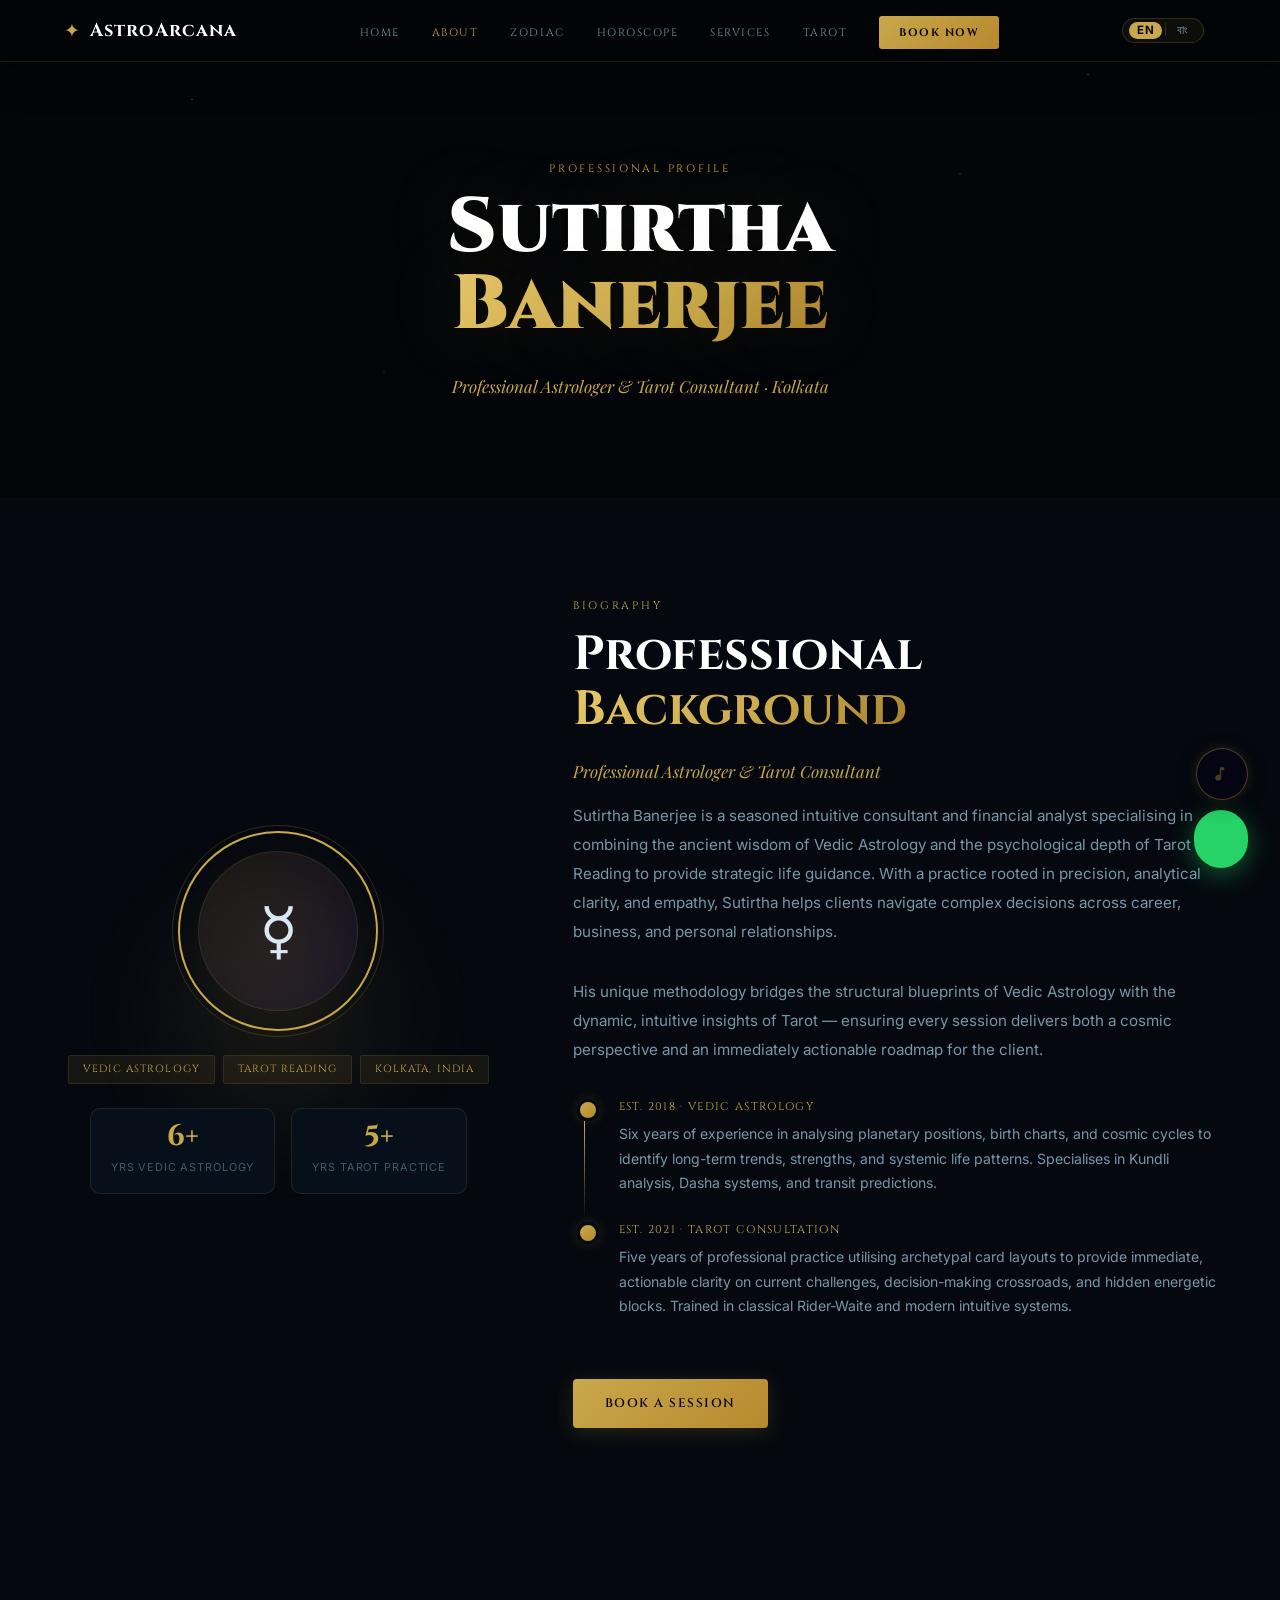
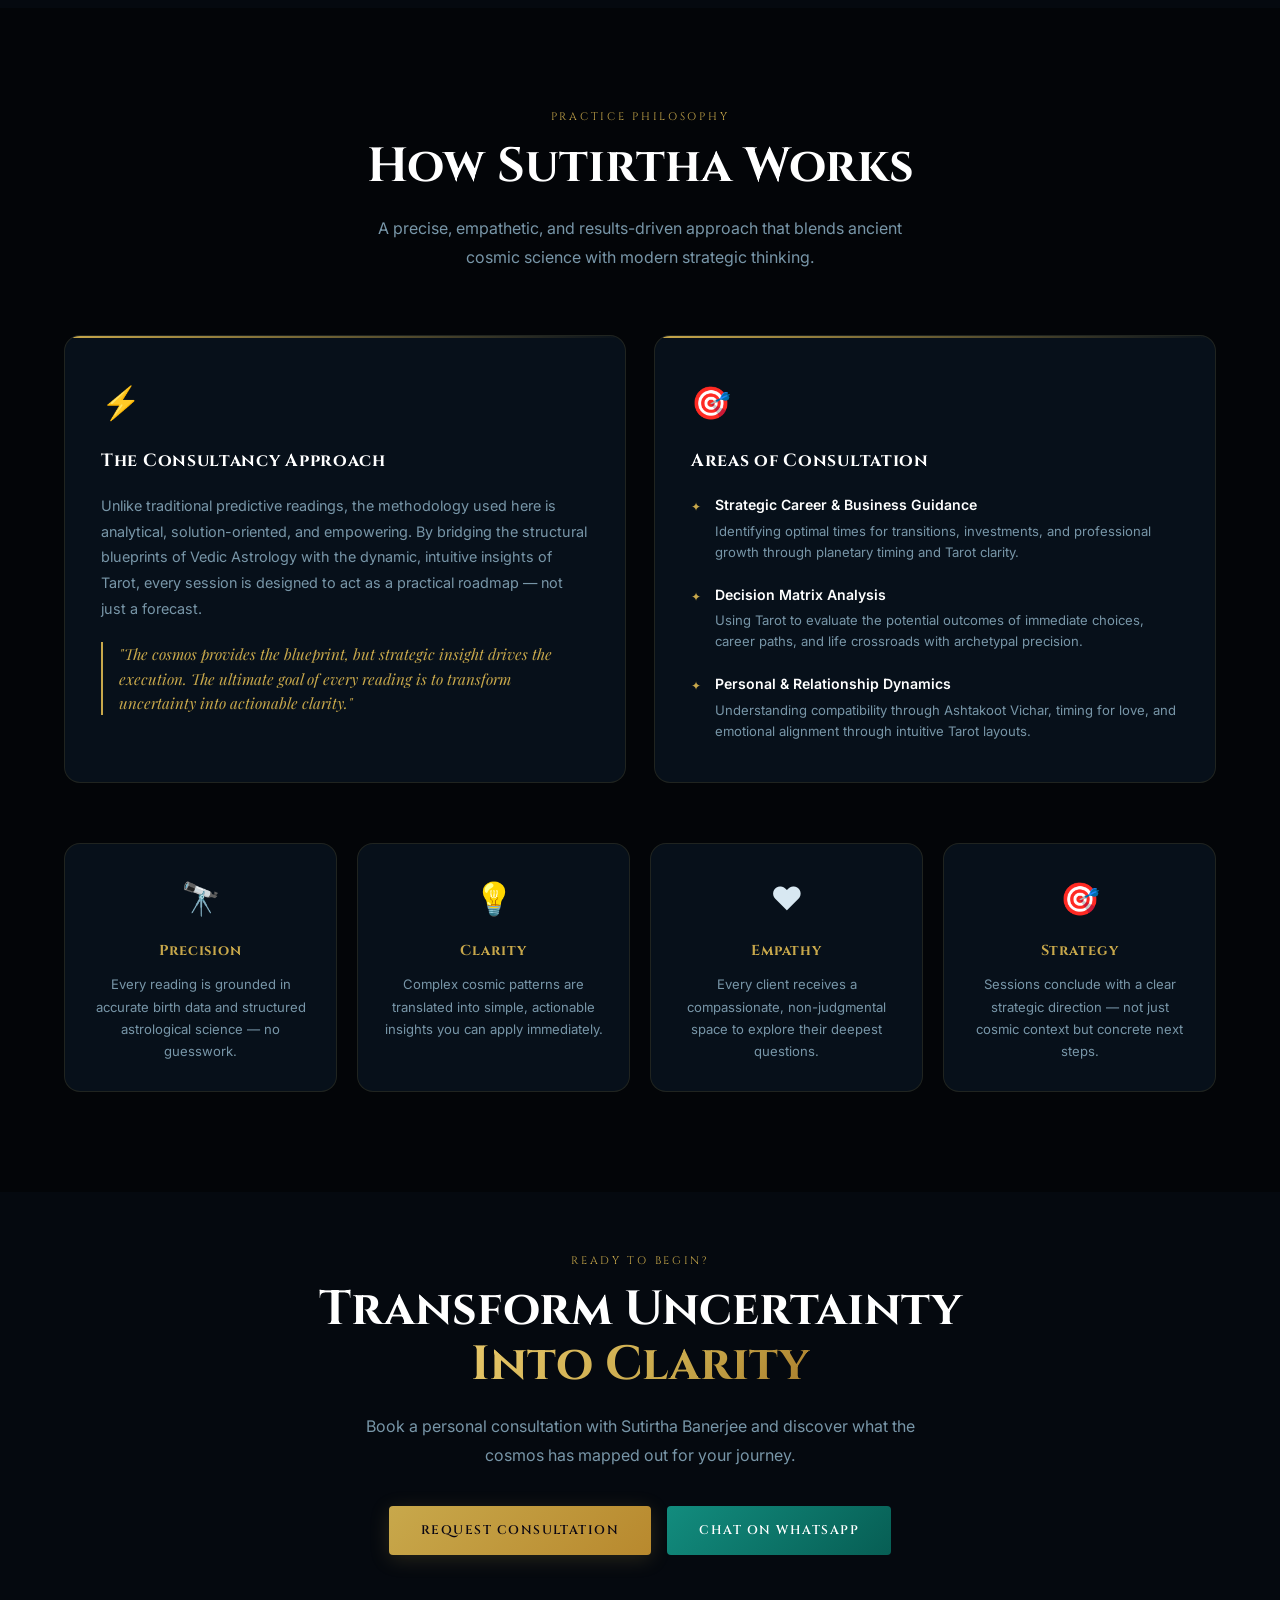
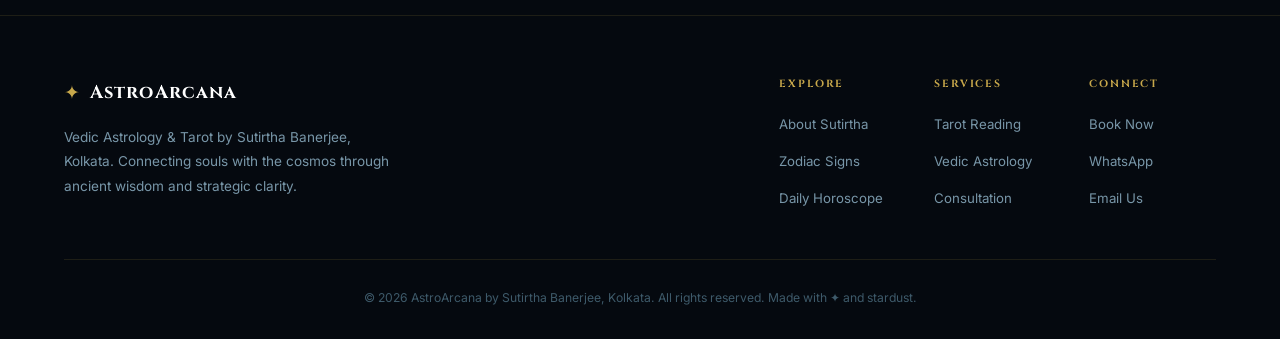
==== commit f030d630: "Add files via upload" ====
--- a/about.html
+++ b/about.html
@@ -28,6 +28,11 @@
         <li><a href="index.html#tarot">Tarot</a></li>
         <li><a href="index.html#booking" class="nav-cta">Book Now</a></li>
       </ul>
+      <div class="lang-switcher">
+        <button class="lang-btn active" data-lang="en">EN</button>
+        <span class="lang-sep">|</span>
+        <button class="lang-btn" data-lang="bn">বাং</button>
+      </div>
       <button class="hamburger" id="hamburger" aria-label="Toggle menu">
         <span></span><span></span><span></span>
       </button>
@@ -225,7 +230,7 @@
             <ul>
               <li><a href="index.html#booking">Book Now</a></li>
               <li><a href="https://wa.me/919038414366" target="_blank">WhatsApp</a></li>
-              <li><a href="mailto:vedarcana.astro@gmail.com">Email Us</a></li>
+              <li><a href="mailto:help.astroarcana@gmail.com">Email Us</a></li>
             </ul>
           </div>
         </div>
@@ -307,5 +312,6 @@
       musicBtn.addEventListener('click', e => { e.stopPropagation(); setPlaying(!playing); });
     })();
   </script>
+  <script src="./i18n.js"></script>
 </body>
 </html>
--- a/style.css
+++ b/style.css
@@ -1429,3 +1429,44 @@
   .ft-spread-card::before { font-size: 1.2rem; }
   .ft-spread { gap: 8px; }
 }
+
+/* ===== LANGUAGE SWITCHER ===== */
+.lang-switcher {
+  display: flex;
+  align-items: center;
+  gap: 2px;
+  margin-right: 12px;
+  background: rgba(200,168,75,0.06);
+  border: 1px solid rgba(200,168,75,0.2);
+  border-radius: 20px;
+  padding: 3px 6px;
+}
+.lang-btn {
+  background: none;
+  border: none;
+  color: var(--text-muted);
+  font-family: var(--font-body);
+  font-size: 0.72rem;
+  font-weight: 500;
+  letter-spacing: 0.06em;
+  cursor: pointer;
+  padding: 3px 8px;
+  border-radius: 12px;
+  transition: color var(--transition), background var(--transition);
+  line-height: 1;
+}
+.lang-btn.active {
+  color: #0a0818;
+  background: var(--gold);
+  font-weight: 700;
+}
+.lang-btn:not(.active):hover { color: var(--gold); }
+.lang-sep {
+  color: rgba(200,168,75,0.3);
+  font-size: 0.65rem;
+  line-height: 1;
+  pointer-events: none;
+}
+@media (max-width: 768px) {
+  .lang-switcher { margin-right: 8px; }
+}
